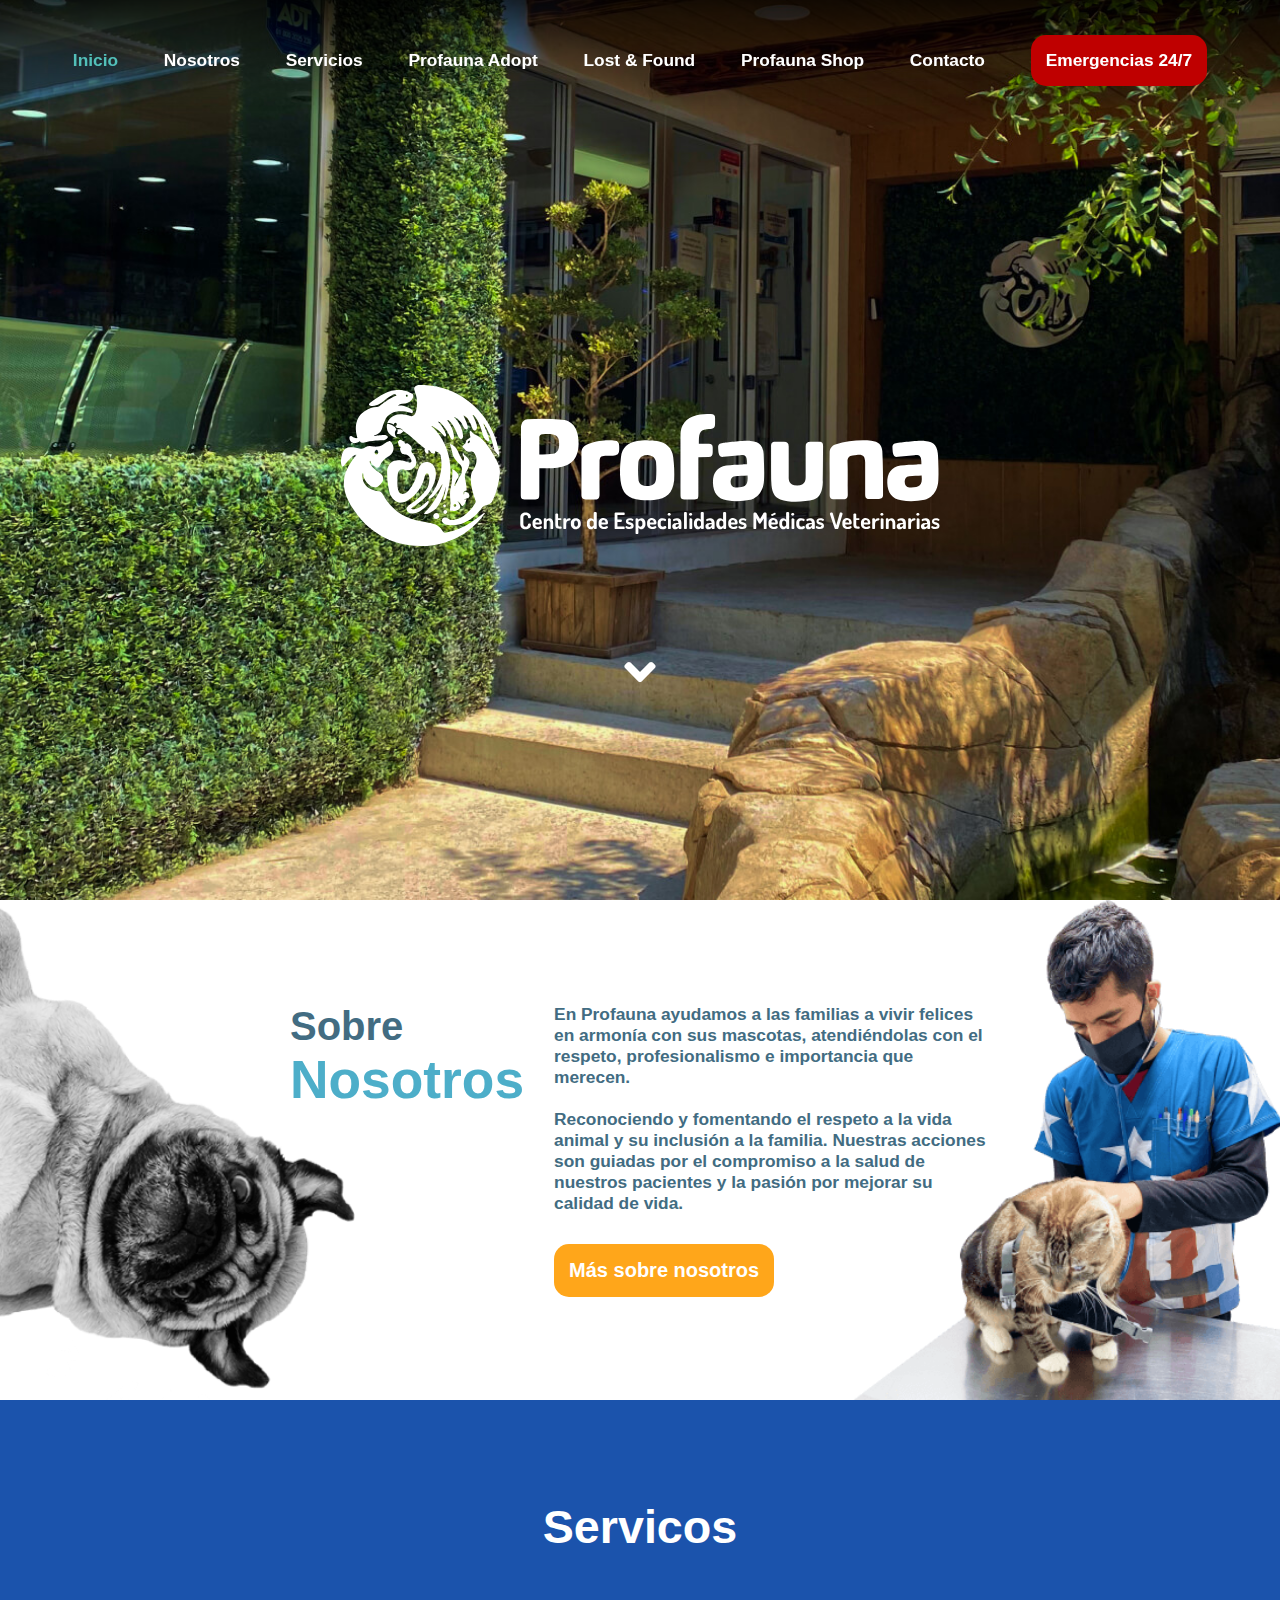
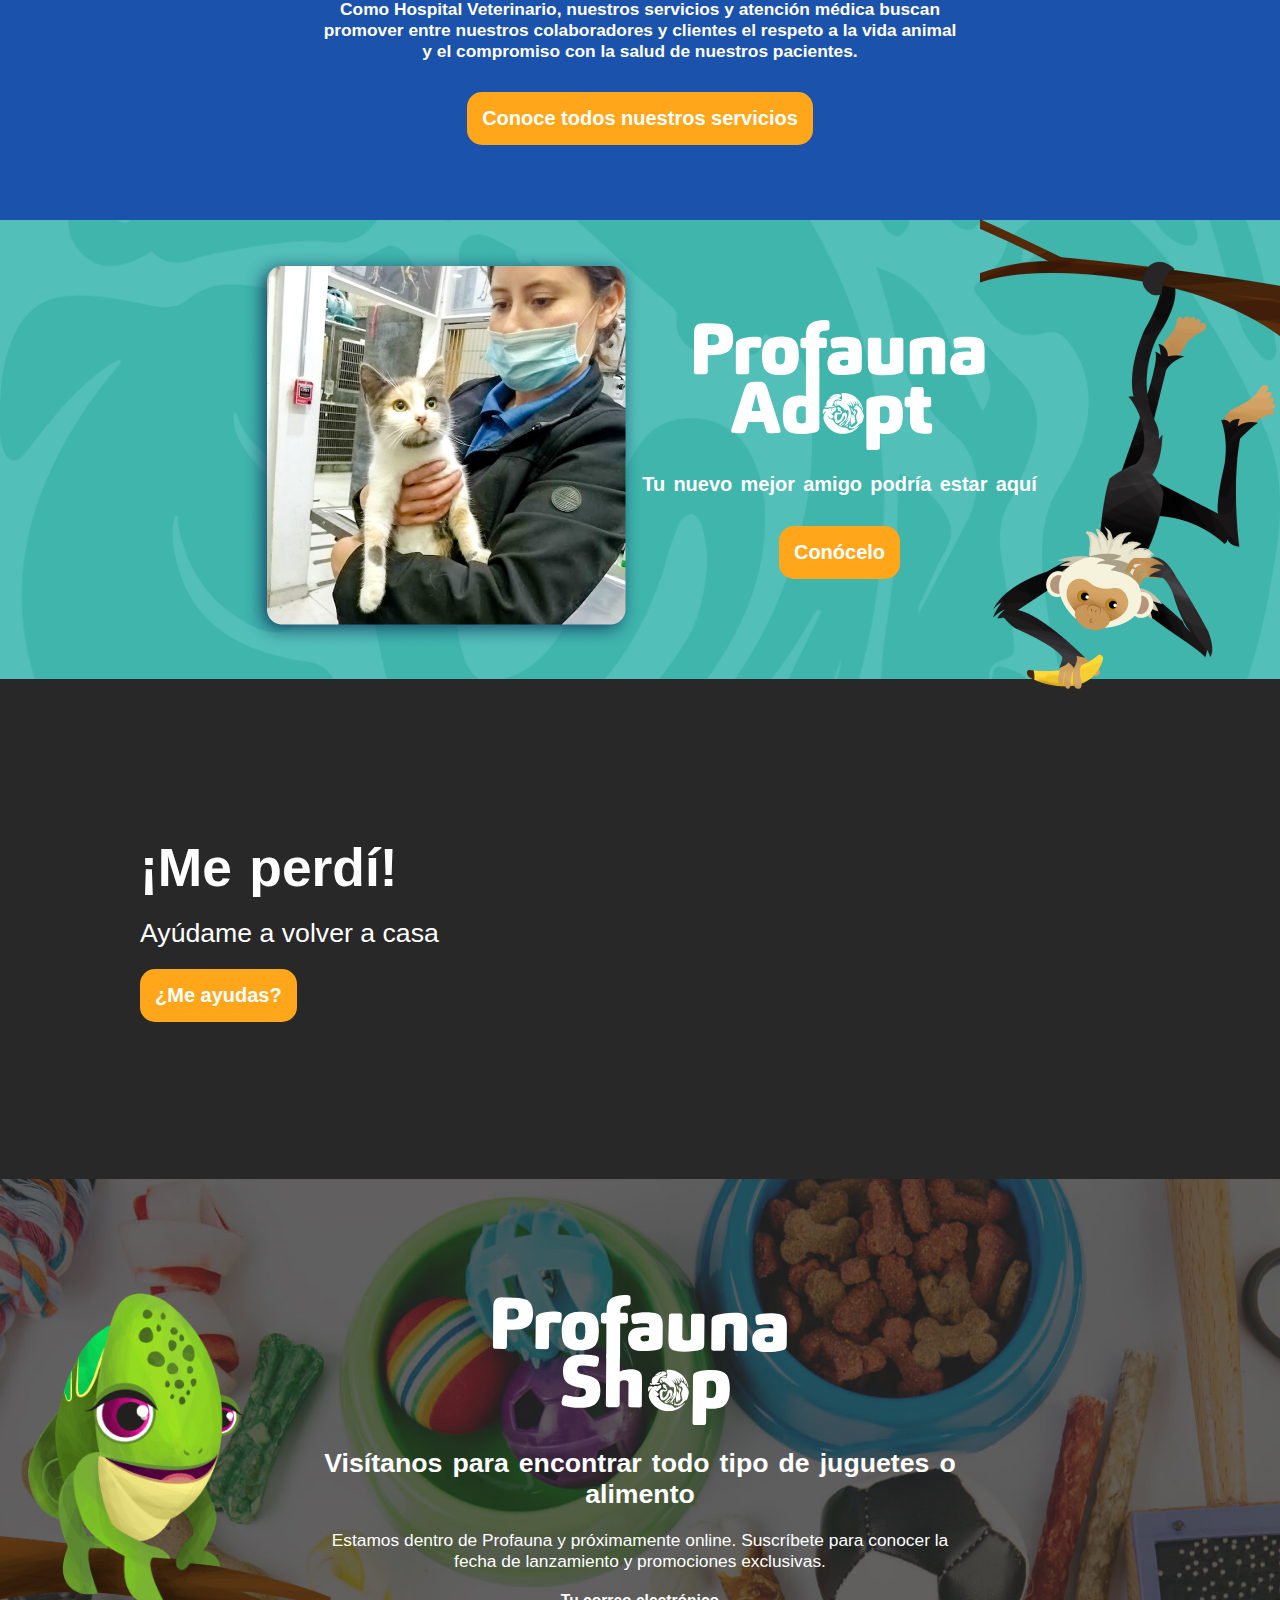
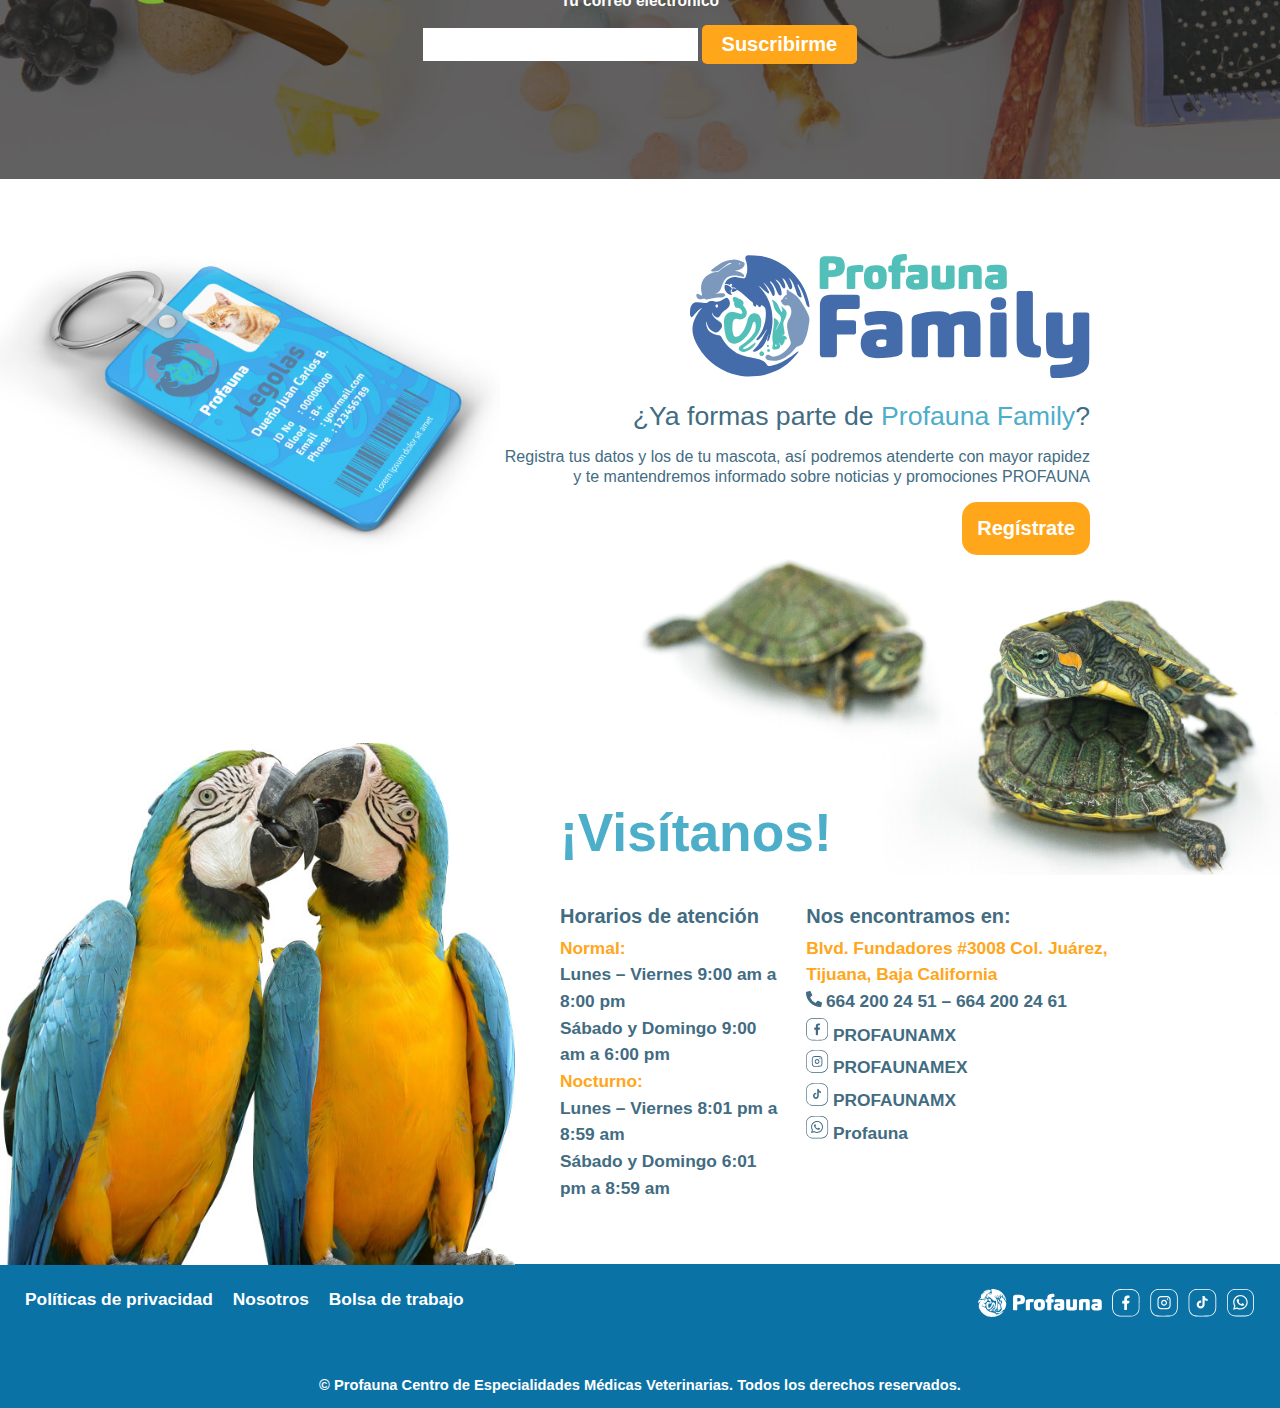
==== pages/index.html @ 26a0b57c "Backup 9/4/23" ====
<!DOCTYPE html>
<html lang="en">
  <head>
    <meta charset="UTF-8" />
    <meta http-equiv="X-UA-Compatible" content="IE=edge" />
    <meta name="viewport" content="width=device-width, initial-scale=1.0" />
    <link rel="icon" href="../assets/imgs/logo.webp" />
    <link rel="stylesheet" href="../styles/global.css" />
    <link rel="stylesheet" href="../styles/index.css" />
    <script src="../js/index.js" defer></script>
    <title>Profauna Hospital Veterinario en Tijuana</title>
  </head>
  <body>
    <header>
      <nav>
        <ul class="nav">
          <li>
            <a href="./index.html" class="selected">Inicio</a>
          </li>
          <li>
            <a href="./nosotros.html" class="noselected">Nosotros</a>
          </li>
          <li>
            <a href="./servicios.html" class="noselected">Servicios</a>
          </li>
          <li>
            <a href="./profauna-adopt.html" class="noselected">
              Profauna Adopt
            </a>
          </li>
          <li>
            <a href="./lost-and-found.html" class="noselected">Lost & Found</a>
          </li>
          <li>
            <a href="./profauna-shop.html" class="noselected">Profauna Shop</a>
          </li>
          <li>
            <a href="./contacto.html" class="noselected">Contacto</a>
          </li>
          <li>
            <button id="btn_emergency">Emergencias 24/7</button>
          </li>
        </ul>
      </nav>
    </header>
    <main id="container">
      <section id="sect_top" class="img_fixed">
        <div class="div_logo">
          <img src="../assets/svg/logo-horizontal-1.svg" alt="Profauna logo" />
        </div>
        <div class="div_arrow">
          <img
            id="down_arrow"
            src="../assets/svg/FaChevronDown.svg"
            alt="Flecha"
          />
        </div>
      </section>
      <section id="sect_us">
        <div class="cont">
          <div class="about">
            <div class="title">
              <p>
                <span>Sobre</span>
                <br />
                <span>Nosotros</span>
              </p>
              <br />
            </div>
            <div class="body">
              <p>
                En Profauna ayudamos a las familias a vivir felices en armonía
                con sus mascotas, atendiéndolas con el respeto, profesionalismo
                e importancia que merecen.
              </p>
              <br />
              <p>
                Reconociendo y fomentando el respeto a la vida animal y su
                inclusión a la familia. Nuestras acciones son guiadas por el
                compromiso a la salud de nuestros pacientes y la pasión por
                mejorar su calidad de vida.
              </p>
              <button>Más sobre nosotros</button>
            </div>
          </div>
        </div>
      </section>
      <section id="sect_services" class="img_fixed">
        <h2>Servicos</h2>
        <div class="div_p">
          <p>
            Como Hospital Veterinario, nuestros servicios y atención médica
            buscan promover entre nuestros colaboradores y clientes el respeto a
            la vida animal y el compromiso con la salud de nuestros pacientes.
          </p>
        </div>
        <button>Conoce todos nuestros servicios</button>
      </section>
      <section id="sect_adopt">
        <div class="cont">
          <div class="left">
            <img
              src="../assets/imgs/adopt-img.png"
              alt="Médico Veterinario Zootécnico"
            />
            <div>
              <img
                src="../assets/svg/logo-profaunaadopt.svg"
                alt="Profauna Adopt"
              />
              <h2>Tu nuevo mejor amigo podría estar aquí</h2>
              <button>Conócelo</button>
            </div>
          </div>
          <div class="right">
            <img src="../assets/imgs/img-adopt.png" alt="Pancho" />
          </div>
        </div>
      </section>
      <section id="sect_lost" class="img_fixed">
        <div>
          <h2>¡Me perdí!</h2>
          <p>Ayúdame a volver a casa</p>
          <button>¿Me ayudas?</button>
        </div>
      </section>
      <section id="sect_shop">
        <div class="div_img">
          <img src="../assets/imgs/img-aurashop.png" alt="Aura" />
        </div>
        <div class="cont">
          <img src="../assets/svg/logo-profaunashop.svg" alt="Profauna Shop" />
          <h2>Visítanos para encontrar todo tipo de juguetes o alimento</h2>
          <p>
            Estamos dentro de Profauna y próximamente online. Suscríbete para
            conocer la fecha de lanzamiento y promociones exclusivas.
          </p>
          <form class="form">
            <h3>Tu correo electrónico</h3>
            <label>
              <input type="email" />
              <button type="submit">Suscribirme</button>
            </label>
          </form>
        </div>
      </section>
      <section id="sect_family">
        <div class="div_placa">
          <img
            src="../assets/imgs/img-profaunafamilyhome.jpg"
            alt="Placa de Legolas"
          />
        </div>
        <div class="div_cont">
          <img
            src="../assets/svg/logo-profaunafamily.svg"
            alt="Profauna Family"
          />
          <p class="title">¿Ya formas parte de <span>Profauna Family</span>?</p>
          <p class="body">
            Registra tus datos y los de tu mascota, así podremos atenderte con
            mayor rapidez y te mantendremos informado sobre noticias y
            promociones PROFAUNA
          </p>
          <button>Regístrate</button>
        </div>
      </section>
      <section id="sect_tortugas">
        <img src="../assets/imgs/bg_visitanoshome.jpg" alt="Tortugas" />
      </section>
      <section id="sect_visit">
        <div class="div_pericos">
          <img src="../assets/imgs/img-visitanoshome.jpg" alt="Pericos" />
        </div>
        <div class="cont">
          <h2>¡Visítanos!</h2>
          <div>
            <div>
              <h3>Horarios de atención</h3>
              <div>
                <h4>Normal:</h4>
                <p>Lunes – Viernes 9:00 am a 8:00 pm</p>
                <p>Sábado y Domingo 9:00 am a 6:00 pm</p>
              </div>
              <div>
                <h4>Nocturno:</h4>
                <p>Lunes – Viernes 8:01 pm a 8:59 am</p>
                <p>Sábado y Domingo 6:01 pm a 8:59 am</p>
              </div>
            </div>
            <div>
              <h3>Nos encontramos en:</h3>
              <p>
                Blvd. Fundadores #3008 Col. Juárez, Tijuana, Baja California
              </p>
              <div>
                <div>
                  <img src="../assets/svg/FaPhoneAlt.svg" alt="Teléfono" />
                  <span>664 200 24 51 – 664 200 24 61</span>
                </div>
                <div>
                  <img src="../assets/svg/icon-fb.svg" alt="Facebook" />
                  <span>PROFAUNAMX</span>
                </div>
                <div>
                  <img src="../assets/svg/icon-ig.svg" alt="Instagram" />
                  <span>PROFAUNAMEX</span>
                </div>
                <div>
                  <img src="../assets/svg/icon-tiktok.svg" alt="Tiktok" />
                  <span>PROFAUNAMX</span>
                </div>
                <div>
                  <img src="../assets/svg/icon-whats.svg" alt="WhatsApp" />
                  <span>Profauna</span>
                </div>
              </div>
            </div>
          </div>
        </div>
      </section>
    </main>
    <footer>
      <div class="ft_top">
        <div>
          <ul>
            <li>
              <a
                href="https://profauna.com.mx/en/privacy-policy/"
                target="_blank"
                >Políticas de privacidad</a
              >
            </li>
            <li>
              <a href="https://profauna.com.mx/nosotros/" target="_blank"
                >Nosotros</a
              >
            </li>
            <li>
              <a
                href="https://profauna.com.mx/bolsa-de-trabajo/"
                target="_blank"
                >Bolsa de trabajo</a
              >
            </li>
          </ul>
        </div>
        <div class="div_media">
          <a href="https://profauna.com.mx/" target="_blank">
            <img src="../assets/svg/logo-blanco-clean.svg" alt="Profauna" />
          </a>
          <a href="https://www.facebook.com/profaunamx/" target="_blank">
            <img src="../assets/svg/icon-fb-white.svg" alt="Facebook" />
          </a>
          <a href="https://www.instagram.com/profaunamex/" target="_blank">
            <img src="../assets/svg/icon-ig-white.svg" alt="Instagram" />
          </a>
          <a href="https://www.tiktok.com/@profaunamx" target="_blank">
            <img src="../assets/svg/icon-tiktok-white.svg" alt="Tiktok" />
          </a>
          <a
            href="https://api.whatsapp.com/send?phone=+5216631187154&text=Deseo%20ponerme%20en%20contacto%20con%20ustedes."
            target="_blank"
          >
            <img src="../assets/svg/icon-whats-white.svg" alt="WhatsApp" />
          </a>
        </div>
      </div>
      <div class="ft_btm">
        <p>
          © Profauna Centro de Especialidades Médicas Veterinarias. Todos los
          derechos reservados.
        </p>
      </div>
    </footer>
  </body>
</html>
---- styles/global.css ----
:root {
  --indigo: #16609c;
  --light-blue: #c3dfe9;
  --blue: #426c82;
  --green: #52bfb9;
  --breen: #4daec9;
  --yellow: #ffa61a;
}

@font-face {
  font-family: "CarnasW03-Black";
  src: url("../assets/CarnasW03_Black.ttf");
  font-display: swap;
}

* {
  margin: 0;
  padding: 0;
  box-sizing: border-box;
  outline: none;
  font-family: "Montserrat", sans-serif;
}

html,
body {
  font-size: 10pt;
  font-weight: 100;
}

h2 {
  word-spacing: 0.2rem;
  font-weight: 800;
}

img {
  user-select: none;
  -webkit-user-drag: none;
}

button {
  padding: 15px;
  color: #fff;
  font-size: 1.5rem;
  font-weight: bold;
  border-radius: 15px;
  border: none;
  cursor: pointer;
  white-space: nowrap;
  transition: 300ms;
}

header {
  width: 100%;
  position: fixed;
  top: 0;
  background-image: linear-gradient(rgba(0, 0, 0, 0.8), transparent);
  z-index: 9;
}

a {
  text-decoration: none;
  color: #fff;
}

input[type="text"],
input[type="email"],
textarea {
  border: none;
  padding: 5px;
  font-size: 1.5rem;
}

.img_fixed {
  background-size: cover;
  background-position: center;
  background-repeat: no-repeat;
  background-attachment: fixed;
}

nav {
  width: 100%;
  display: flex;
  justify-content: center;
}

.nav {
  margin-top: 25px;
  width: calc(100% - 100px);
  display: flex;
  justify-content: space-around;
  align-items: center;
}

.nav li,
#btn_emergency {
  font-size: 1.3rem;
  font-weight: 800;
  list-style: none;
  cursor: pointer;
}

.nav li {
  margin: 10px 0 25px 0;
}

.nav li a {
  transition: 300ms;
}

.nav li a:hover,
#btn_emergency:hover {
  color: var(--green);
}

#btn_emergency {
  background-color: #bf0000;
}

.selected {
  color: var(--green);
}

.noselected {
  color: white;
}

footer {
  background-color: #0a72a5;
  font-weight: bold;
}

.ft_top {
  padding: 25px;
  margin-bottom: 25px;
  display: flex;
  justify-content: space-between;
}

.ft_top ul {
  display: flex;
  cursor: pointer;
  gap: 20px;
}

.ft_top li {
  color: #fff;
  font-size: 1.3rem;
  list-style: none;
  border-bottom: 2px solid transparent;
  transition: 100ms;
}

.ft_top li:hover {
  border-bottom: 2px solid var(--breen);
}

.ft_top img {
  height: 35px;
  padding-bottom: 5px;
  border-bottom: 2px solid transparent;
  transition: 100ms;
}

.ft_top img:hover {
  border-bottom: 2px solid var(--breen);
}

.div_media {
  display: flex;
  justify-content: center;
  gap: 10px;
}

.ft_btm {
  text-align: center;
  padding-bottom: 15px;
  font-size: 1.1rem;
  color: #fff;
}

@media (max-width: 900px) {
  nav {
    display: none;
  }
}

@media (max-width: 800px) {
  .ft_top {
    flex-wrap: wrap;
    flex-direction: column-reverse;
  }

  .ft_top ul {
    justify-content: center;
    flex-wrap: wrap;
  }
}
---- styles/index.css ----
#sect_top {
  width: 100%;
  height: 100vh;
  background-color: #aa9b39;
  background-image: url("../assets/imgs/bg_firstfold.jpg");
}

#sect_top > .div_logo {
  padding-top: 30%;
  width: 100%;
  display: flex;
  justify-content: center;
}

#sect_top > .div_logo > img {
  width: 600px;
}

#sect_top > .div_arrow {
  margin-top: 100px;
  width: 100%;
  text-align: center;
}

#down_arrow {
  height: 50px;
  animation: anim_arrow 2s infinite linear;
  cursor: pointer;
}

#sect_us {
  background-image: url("../assets/imgs/img-nosotroshome-left.png");
  background-position: left;
}

#sect_us > .cont {
  height: 500px;
  background-image: url("../assets/imgs/img-nosotroshome-right.png");
  background-position: 105%;
}

#sect_us,
#sect_us > .cont {
  background-repeat: no-repeat;
  background-size: contain;
}

#sect_us > .cont,
#sect_us > .cont > .about {
  display: flex;
  justify-content: center;
  align-items: center;
}

#sect_us > .cont > .about {
  align-items: self-start;
  max-width: 700px;
  gap: 30px;
}

#sect_us > .cont > .about > .title {
  font-weight: 900;
}

#sect_us > .cont > .about > .title span:first-of-type {
  color: var(--blue);
  font-size: 3rem;
}

#sect_us > .cont > .about > .title span:last-of-type {
  color: var(--breen);
  font-size: 4rem;
}

#sect_us > .cont > .about > .body {
  color: var(--blue);
  font-size: 1.3rem;
  font-weight: bold;
}

#sect_us > .cont > .about > .body > button {
  margin-top: 30px;
  background-color: var(--yellow);
}

#sect_us > .cont > .about > .body > button:hover {
  background-color: var(--breen);
}

#sect_services {
  padding: 100px 0 75px;
  text-align: center;
  background-color: #1b53ac;
  background-image: url("../assets/imgs/bg_servicioshome.jpg");
}

#sect_services > h2 {
  color: #fff;
  font-size: 3.5rem;
}

#sect_services > .div_p {
  display: flex;
  justify-content: center;
}

#sect_services > .div_p > p {
  max-width: 50%;
  color: #fff;
  font-size: 1.3rem;
  font-weight: bold;
  margin: 45px 0 30px;
}

#sect_services > button {
  background-color: var(--yellow);
}

#sect_services > button:hover {
  background-color: var(--breen);
}

#sect_adopt {
  display: block;
  overflow-x: hidden;
  background-color: var(--green);
  background-image: url("../assets/imgs/bg_simbolo_verde.png");
  background-size: cover;
  background-position: center;
  background-repeat: no-repeat;
}

#sect_adopt > .cont {
  display: flex;
  justify-content: center;
  align-items: center;
}

#sect_adopt > .cont > .left {
  display: flex;
  justify-content: space-around;
  align-items: center;
  padding: 30px 0;
  z-index: 3;
}

#sect_adopt > .cont > .left > div {
  text-align: center;
}

#sect_adopt > .cont > .left > div > h2 {
  color: #fff;
  margin: 20px 0 30px;
}

#sect_adopt > .cont > .left > div > button {
  background-color: var(--yellow);
}

#sect_adopt > .cont > .left > div > button:hover {
  background-color: var(--breen);
}

#sect_adopt > .cont > .right {
  position: absolute;
  right: 0;
}

#sect_lost {
  height: 500px;
  display: flex;
  justify-content: center;
  align-items: center;
  background-color: #282828;
  background-image: url("../assets/imgs/bg_lostfoundhome.jpg");
  display: flex;
  align-items: center;
}

#sect_lost div {
  width: 1000px;
  color: #fff;
}

#sect_lost h2 {
  font-size: 4rem;
}

#sect_lost p {
  margin: 20px 0;
  font-size: 2rem;
}

#sect_lost button {
  background-color: var(--yellow);
}

#sect_lost button:hover {
  background-color: var(--breen);
}

#sect_shop {
  display: flex;
  justify-content: center;
  align-items: center;
  height: 600px;
  background-image: url("../assets/imgs/bg_shophome.jpg");
  background-size: cover;
  background-repeat: no-repeat;
}

#sect_shop > .div_img > img {
  height: 400px;
  transform: translateY(-50%);
  position: absolute;
  left: 0;
}

#sect_shop > .cont {
  padding: 20px;
  width: 700px;
  color: #fff;
  text-align: center;
  z-index: 3;
}

#sect_shop > .cont > h2 {
  margin: 20px 0;
  font-size: 2rem;
}

#sect_shop > .cont > p {
  margin: 20px 0;
  font-size: 1.3rem;
}

#sect_shop > .cont > .form h3 {
  margin-bottom: 15px;
}

#sect_shop > .cont > .form button {
  padding: 8px 20px;
  background-color: var(--yellow);
  border-radius: 5px;
}

#sect_shop > .cont > .form button:hover {
  background-color: var(--breen);
}

#sect_family {
  display: flex;
}

#sect_family > div {
  max-width: calc(50% - 50px);
  margin-top: 75px;
  text-align: end;
}

#sect_family > .div_placa > img {
  width: 100%;
  max-width: 500px;
}

#sect_family > .div_cont img {
  width: 100%;
  max-width: 400px;
}

#sect_family .title {
  margin-top: 20px;
  font-size: 2rem;
  color: var(--blue);
}

#sect_family .title span {
  color: var(--breen);
}

#sect_family .body {
  margin: 15px 0;
  color: var(--blue);
  font-size: 1.2rem;
  line-height: 1.5rem;
}

#sect_family button {
  background-color: var(--yellow);
}

#sect_family button:hover {
  background-color: var(--breen);
}

#sect_tortugas {
  position: absolute;
  right: 0;
}

#sect_visit {
  margin-top: 180px;
  display: flex;
  align-items: center;
  gap: 30px;
}

#sect_visit > .div_pericos img {
  width: 100%;
  max-width: 515px;
  transform: translateY(4px);
}

#sect_visit > .cont {
  padding-left: 15px;
  z-index: 3;
}

#sect_visit > .cont h2 {
  color: var(--breen);
  font-size: 4rem;
  margin-bottom: 40px;
}

#sect_visit > .cont > div {
  max-width: 600px;
  display: flex;
  gap: 25px;
  line-height: 2rem;
}

#sect_visit > .cont h3 {
  color: var(--blue);
  font-size: 1.5rem;
  font-weight: bold;
  margin-bottom: 5px;
}

#sect_visit > .cont h4,
#sect_visit > .cont p,
#sect_visit > .cont > div > div:last-of-type p,
#sect_visit > .cont span {
  font-size: 1.3rem;
  font-weight: bold;
}

#sect_visit > .cont h4 {
  color: var(--yellow);
}

#sect_visit > .cont p {
  color: var(--blue);
}

#sect_visit > .cont > div > div:last-of-type p {
  color: var(--yellow);
}

#sect_visit > .cont span {
  color: var(--blue);
}

@keyframes anim_arrow {
  0% {
    transform: translateY(0);
  }
  20% {
    transform: translateY(-75%);
  }
  30% {
    transform: translateY(0);
  }
  40% {
    transform: translateY(-50%);
  }
  50% {
    transform: translateY(0);
  }
  60% {
    transform: translateY(-25%);
  }
  67% {
    transform: translateY(0);
  }
}

@media (max-width: 1200px) {
  #sect_us > .cont {
    background-position: 120%;
  }

  #sect_us > .cont > .about > .title span:first-of-type {
    font-size: 2rem;
  }

  #sect_us > .cont > .about > .title span:last-of-type {
    font-size: 3rem;
  }

  #sect_lost div {
    width: 800px;
  }
}

@media (max-width: 1000px) {
  #sect_us {
    background-image: none;
  }

  #sect_us > .cont {
    justify-content: left;
    padding-left: 25px;
  }

  #sect_us > .cont > .about {
    display: inline;
    max-width: 500px;
  }
}

@media (max-width: 990px) {
  #sect_tortugas {
    display: none;
  }

  #sect_visit {
    flex-wrap: wrap;
    flex-direction: column-reverse;
  }
}

@media (max-width: 800px) {
  #sect_top > .div_logo > img {
    width: 500px;
  }

  #sect_us > .cont > .about {
    max-width: 300px;
  }

  #sect_adopt > .cont > .left {
    display: inline;
  }

  #sect_lost div {
    width: 600px;
  }

  #sect_shop > .div_img > img {
    height: 300px;
    transform: translateY(-100%);
  }

  #sect_family {
    flex-wrap: wrap;
    flex-direction: column-reverse;
  }

  #sect_family > div {
    max-width: none;
    text-align: center;
  }
}

@media (max-width: 650px) {
  #sect_us > .cont {
    justify-content: center;
    background-image: none;
  }

  #sect_us > .cont > .about {
    text-align: center;
  }

  #sect_adopt > .cont > .right {
    display: none;
  }

  #sect_lost div {
    width: 300px;
  }

  #sect_shop > .div_img > img {
    height: 200px;
    transform: translateY(-150%);
  }
}

@media (max-width: 500px) {
  #sect_top > .div_logo > img {
    width: 400px;
  }

  #down_arrow {
    height: 30px;
  }
}
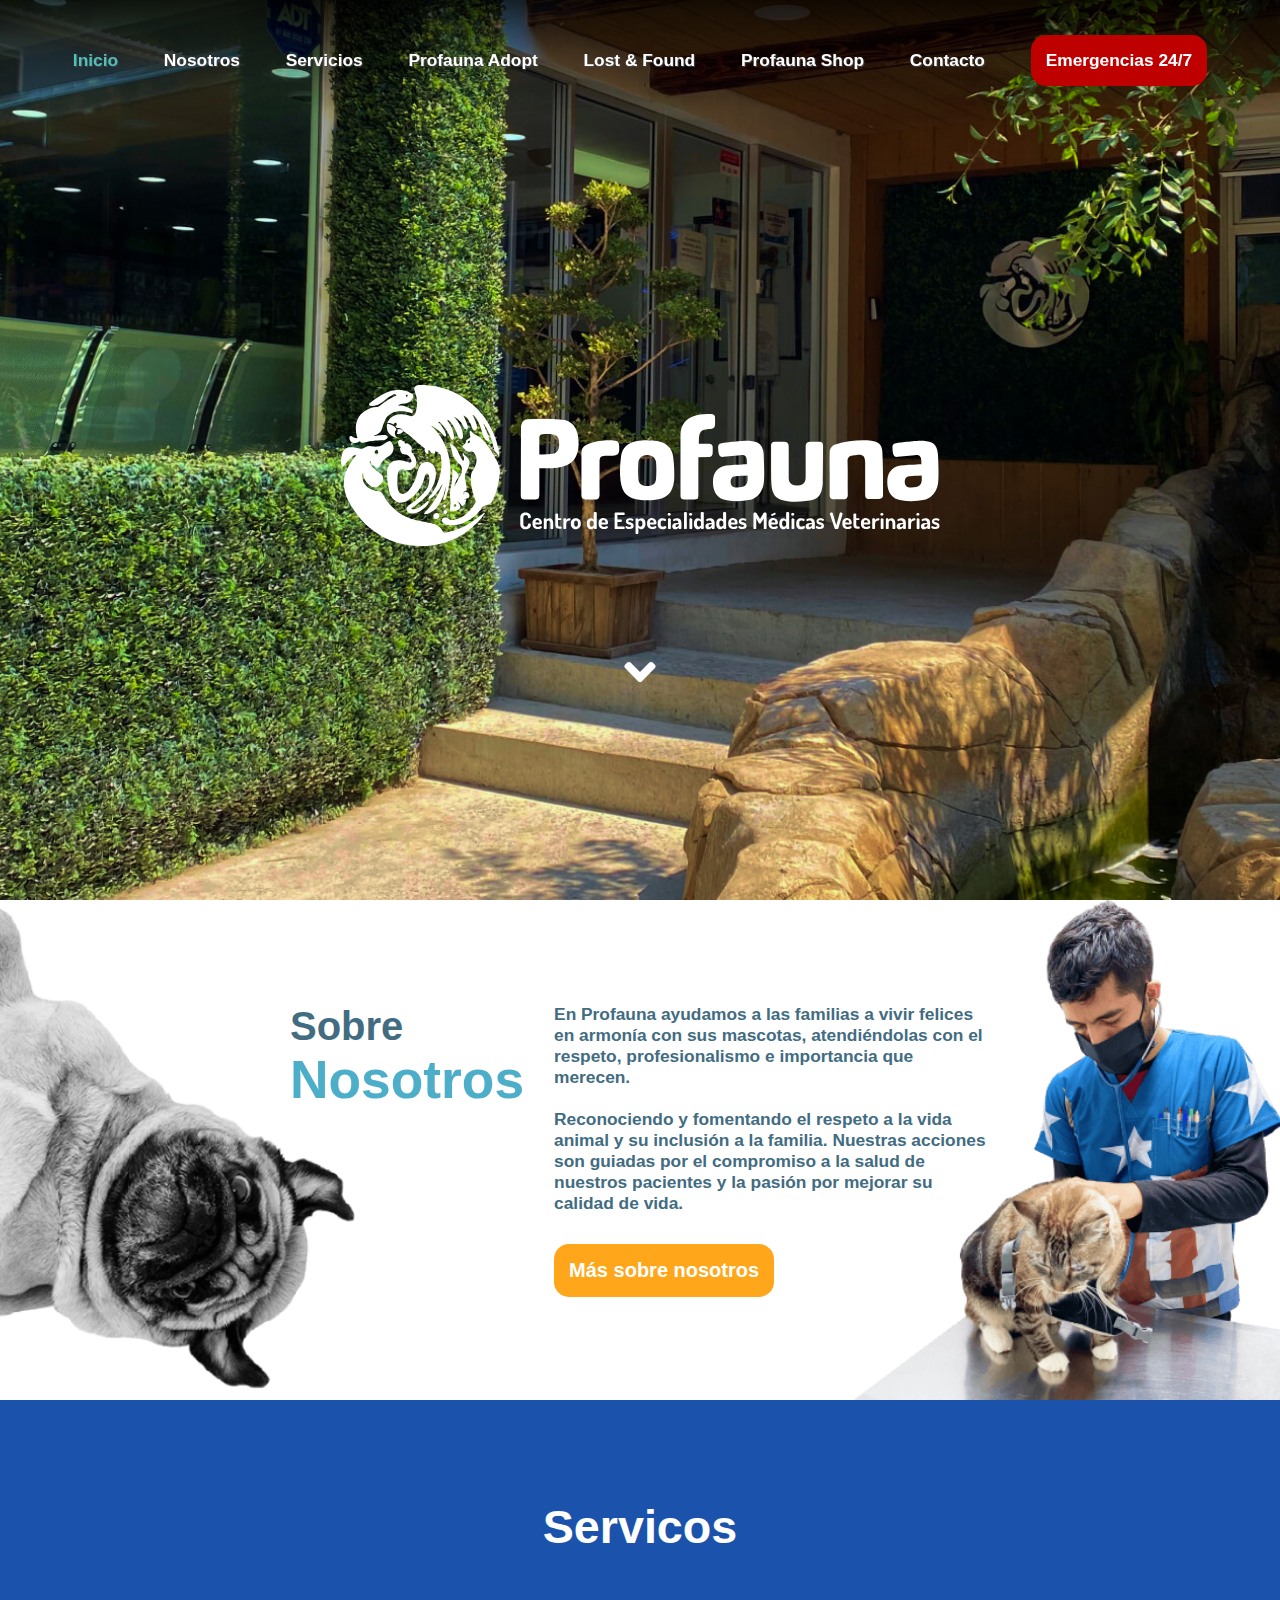
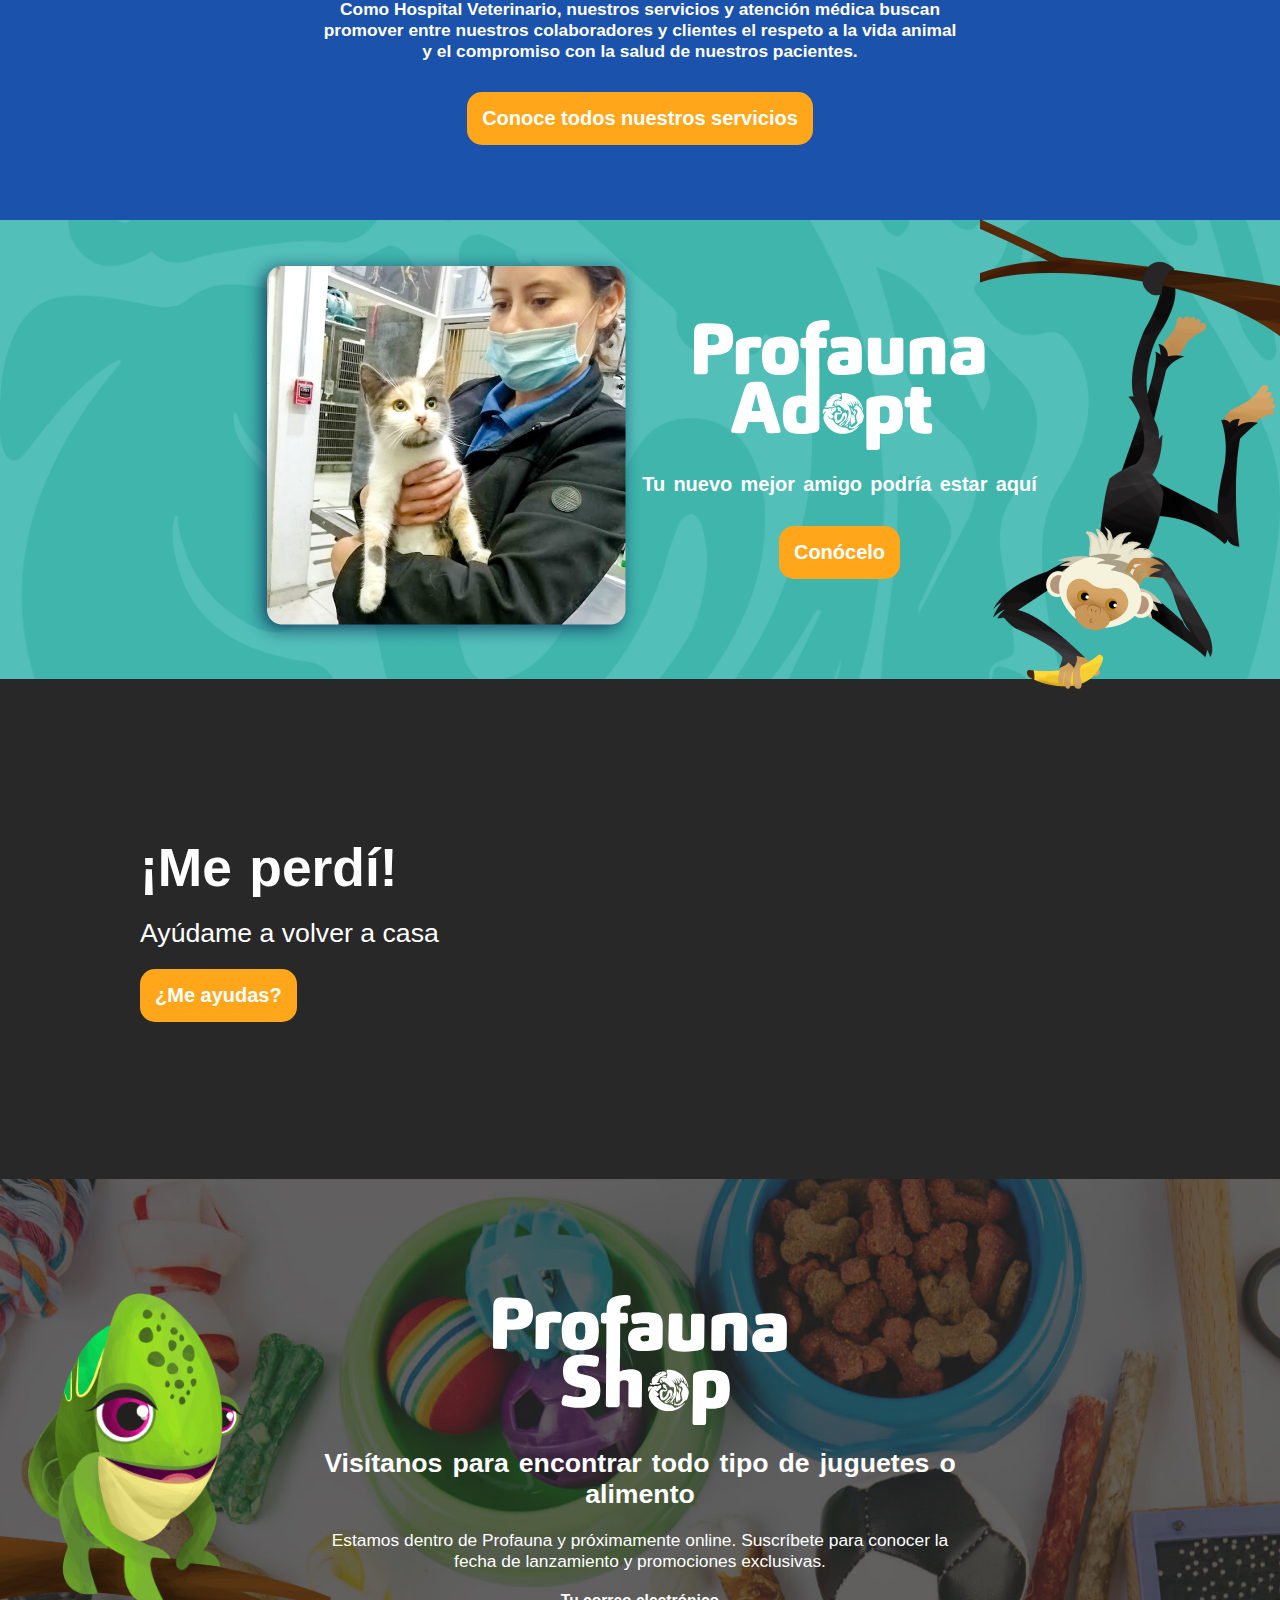
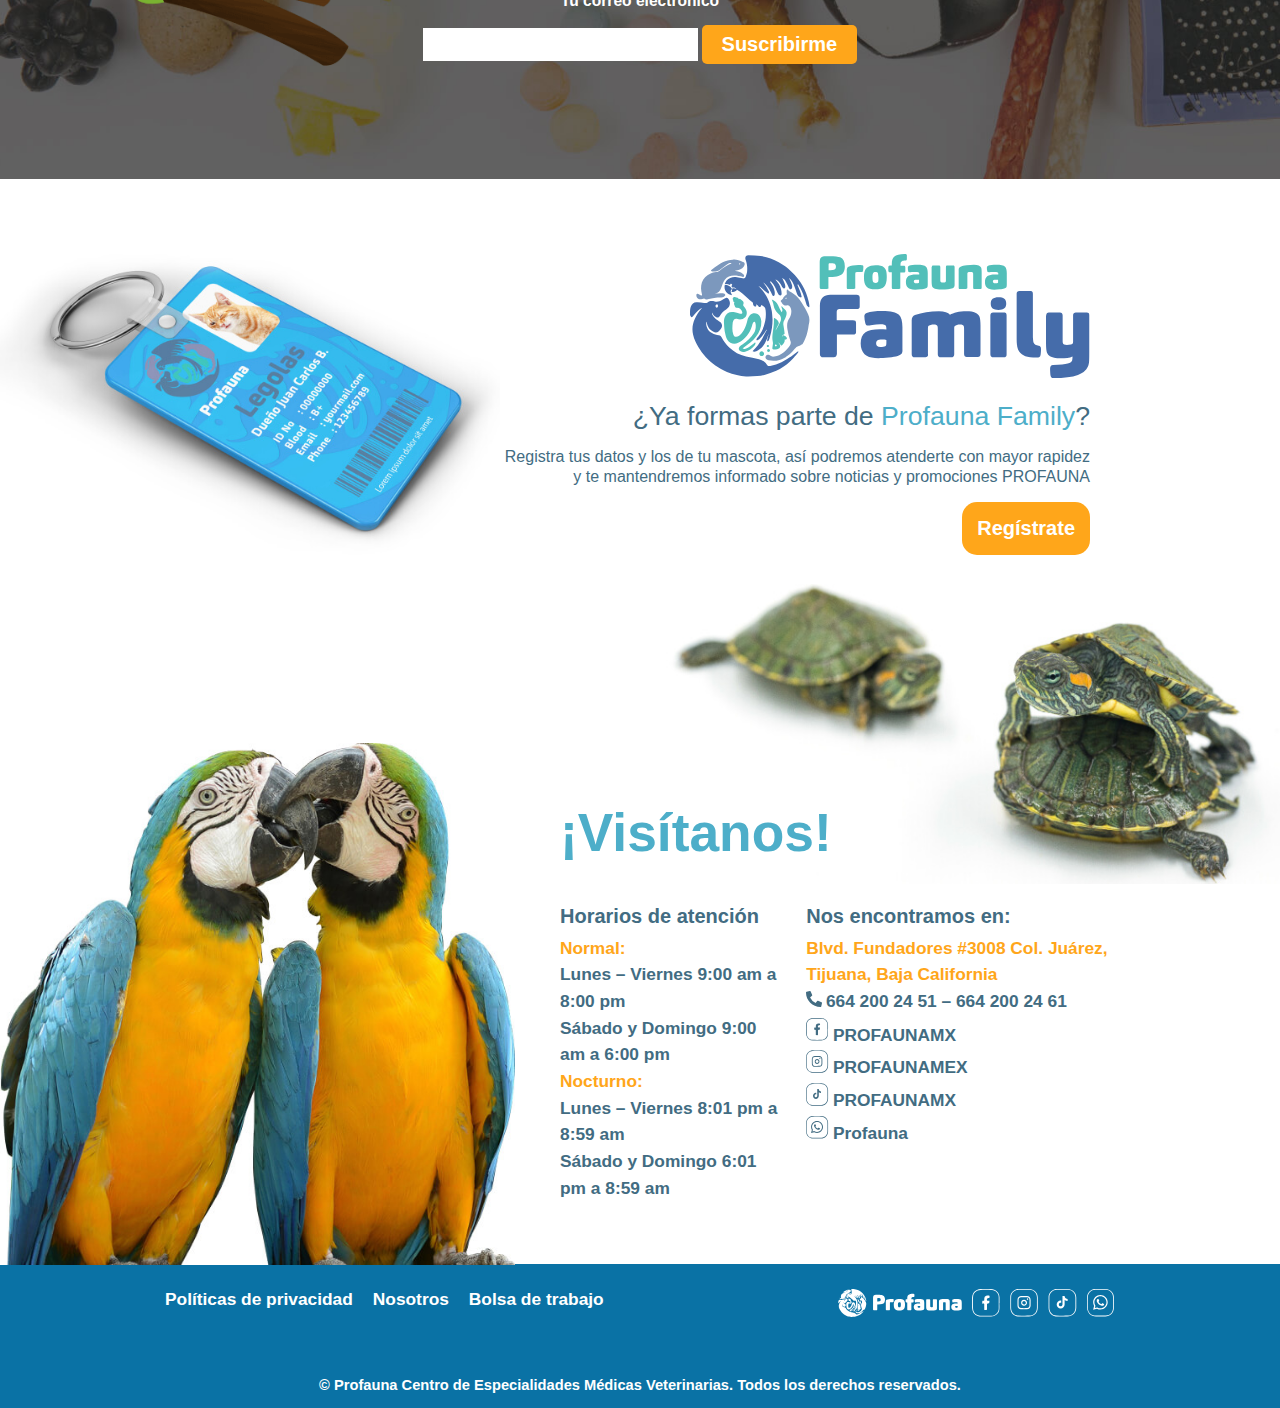
==== commit 8226991e: "Backup 9/6/23" ====
--- a/pages/index.html
+++ b/pages/index.html
@@ -7,13 +7,14 @@
     <link rel="icon" href="../assets/imgs/logo.webp" />
     <link rel="stylesheet" href="../styles/global.css" />
     <link rel="stylesheet" href="../styles/index.css" />
-    <script src="../js/index.js" defer></script>
+    <script type="text/javascript" src="../js/index.js" defer></script>
+    <script type="text/javascript" src="../js/header.js" defer></script>
     <title>Profauna Hospital Veterinario en Tijuana</title>
   </head>
   <body>
-    <header>
+    <header id="header">
       <nav>
-        <ul class="nav">
+        <ul class="nav_list">
           <li>
             <a href="./index.html" class="selected">Inicio</a>
           </li>
@@ -80,7 +81,9 @@
                 compromiso a la salud de nuestros pacientes y la pasión por
                 mejorar su calidad de vida.
               </p>
-              <button>Más sobre nosotros</button>
+              <button onclick="goTo('nosotros.html')">
+                Más sobre nosotros
+              </button>
             </div>
           </div>
         </div>
@@ -94,7 +97,9 @@
             la vida animal y el compromiso con la salud de nuestros pacientes.
           </p>
         </div>
-        <button>Conoce todos nuestros servicios</button>
+        <button onclick="goTo('servicios.html')">
+          Conoce todos nuestros servicios
+        </button>
       </section>
       <section id="sect_adopt">
         <div class="cont">
@@ -109,7 +114,7 @@
                 alt="Profauna Adopt"
               />
               <h2>Tu nuevo mejor amigo podría estar aquí</h2>
-              <button>Conócelo</button>
+              <button onclick="goTo('profauna-adopt.html')">Conócelo</button>
             </div>
           </div>
           <div class="right">
@@ -121,7 +126,7 @@
         <div>
           <h2>¡Me perdí!</h2>
           <p>Ayúdame a volver a casa</p>
-          <button>¿Me ayudas?</button>
+          <button onclick="goTo('lost-and-found.html')">¿Me ayudas?</button>
         </div>
       </section>
       <section id="sect_shop">
@@ -162,7 +167,7 @@
             mayor rapidez y te mantendremos informado sobre noticias y
             promociones PROFAUNA
           </p>
-          <button>Regístrate</button>
+          <button onclick="openModal()">Regístrate</button>
         </div>
       </section>
       <section id="sect_tortugas">
@@ -219,6 +224,78 @@
           </div>
         </div>
       </section>
+      <div id="modal_register" style="display: none">
+        <div class="back" onclick="closeModal()"></div>
+        <div class="container">
+          <div class="close" onclick="closeModal()">
+            <img src="../assets/svg/GrClose.svg" alt="Cerrar" />
+          </div>
+          <div class="cont">
+            <div class="title">
+              <p class="name">Formulario de registro para Profauna Family</p>
+            </div>
+            <form onsubmit="return false">
+              <div class="single">
+                <label class="name">Nombre del tutor</label>
+                <input type="text" />
+              </div>
+              <div class="double">
+                <div>
+                  <label class="name">Correo</label>
+                  <input type="email" />
+                </div>
+                <div>
+                  <label class="name">Número de teléfono</label>
+                  <input type="number" />
+                </div>
+              </div>
+              <div class="double">
+                <div>
+                  <label class="name">Dirección</label>
+                  <input type="text" />
+                </div>
+                <div>
+                  <label class="name">Nombre del paciente</label>
+                  <input type="text" />
+                </div>
+              </div>
+              <div class="triple">
+                <div class="col1">
+                  <label class="name">Edad del paciente</label>
+                  <input type="number" />
+                </div>
+                <div class="col2">
+                  <label class="name">Especie del paciente</label>
+                  <input type="text" />
+                </div>
+                <div class="col3">
+                  <label class="name">Raza del paciente</label>
+                  <input type="text" />
+                </div>
+              </div>
+              <div>
+                <label class="name">Comentarios adicionales/gustos</label>
+                <input type="text" />
+              </div>
+              <div class="div_pp">
+                <input type="checkbox" id="cb_pp" />
+                <label for="cb_pp">
+                  Aceptar
+                  <a
+                    style="color: var(--yellow)"
+                    href="politicas-privacidad.html"
+                  >
+                    Política de privacidad
+                  </a>
+                </label>
+              </div>
+              <div class="div_submit">
+                <button type="submit" onclick="register()">Enviar</button>
+              </div>
+            </form>
+          </div>
+        </div>
+      </div>
     </main>
     <footer>
       <div class="ft_top">
--- a/styles/global.css
+++ b/styles/global.css
@@ -1,5 +1,6 @@
 :root {
   --indigo: #16609c;
+  --steel: #456caa;
   --light-blue: #c3dfe9;
   --blue: #426c82;
   --green: #52bfb9;
@@ -63,6 +64,7 @@
 }
 
 input[type="text"],
+input[type="number"],
 input[type="email"],
 textarea {
   border: none;
@@ -83,15 +85,16 @@
   justify-content: center;
 }
 
-.nav {
+.nav_list {
   margin-top: 25px;
   width: calc(100% - 100px);
+  max-width: 1200px;
   display: flex;
   justify-content: space-around;
   align-items: center;
 }
 
-.nav li,
+.nav_list li,
 #btn_emergency {
   font-size: 1.3rem;
   font-weight: 800;
@@ -99,15 +102,15 @@
   cursor: pointer;
 }
 
-.nav li {
+.nav_list li {
   margin: 10px 0 25px 0;
 }
 
-.nav li a {
+.nav_list li a {
   transition: 300ms;
 }
 
-.nav li a:hover,
+.nav_list li a:hover,
 #btn_emergency:hover {
   color: var(--green);
 }
@@ -122,14 +125,22 @@
 
 .noselected {
   color: white;
+}
+
+.selected,
+.noselected {
+  text-shadow: 1px 1px 1px #454545;
 }
 
 footer {
   background-color: #0a72a5;
   font-weight: bold;
+  display: grid;
+  justify-items: center;
 }
 
 .ft_top {
+  width: 1200px;
   padding: 25px;
   margin-bottom: 25px;
   display: flex;
@@ -178,14 +189,51 @@
   color: #fff;
 }
 
-@media (max-width: 900px) {
+.show_nav_anim {
+  animation: show_nav_anim 300ms both;
+}
+
+.hide_nav_anim {
+  animation: hide_nav_anim 300ms both;
+}
+
+@keyframes show_nav_anim {
+  0% {
+    transform: translateY(-100%);
+  }
+  100% {
+    transform: translateY(0);
+  }
+}
+
+@keyframes hide_nav_anim {
+  0% {
+    transform: translateY(0);
+  }
+  100% {
+    transform: translateY(-100%);
+  }
+}
+
+@media (max-width: 1300px) {
+  .ft_top {
+    width: 1000px;
+  }
+}
+
+@media (max-width: 1100px) {
+  .ft_top {
+    width: 800px;
+  }
+
   nav {
     display: none;
   }
 }
 
-@media (max-width: 800px) {
+@media (max-width: 900px) {
   .ft_top {
+    width: 100%;
     flex-wrap: wrap;
     flex-direction: column-reverse;
   }
--- a/styles/index.css
+++ b/styles/index.css
@@ -250,6 +250,7 @@
 
 #sect_family {
   display: flex;
+  margin-bottom: 25px;
 }
 
 #sect_family > div {
@@ -296,6 +297,10 @@
 #sect_tortugas {
   position: absolute;
   right: 0;
+}
+
+#sect_tortugas > img {
+  height: 300px;
 }
 
 #sect_visit {
@@ -360,6 +365,127 @@
   color: var(--blue);
 }
 
+#modal_register {
+  height: 100vh;
+  width: 100vw;
+  position: fixed;
+  display: flex;
+  justify-content: center;
+  align-items: center;
+  top: 0;
+  z-index: 9;
+}
+
+#modal_register > .back {
+  height: 100%;
+  width: 100%;
+  position: absolute;
+  background-color: rgba(0, 0, 0, 0.5);
+  z-index: 9;
+}
+
+#modal_register > .container {
+  max-height: calc(100% - 30px);
+  max-width: 800px;
+  color: #fff;
+  position: relative;
+  background-color: var(--steel);
+  background-image: url("../assets/imgs/bg_bottom_servicios-1536x152.png");
+  background-repeat: no-repeat;
+  background-size: 200%;
+  background-position: bottom;
+  border-radius: 5px;
+  animation: show_modal 300ms;
+  z-index: 10;
+}
+
+#modal_register > .container > .close {
+  position: absolute;
+  top: -15px;
+  right: -15px;
+  padding: 15px;
+  background-color: var(--yellow);
+  border-radius: 100%;
+  cursor: pointer;
+  z-index: 11;
+}
+
+#modal_register > .container > .close > img {
+  height: 20px;
+}
+
+#modal_register > .container > .cont {
+  height: fit-content;
+  max-height: calc(100vh - 30px);
+  padding: 25px;
+  padding-bottom: 75px;
+  overflow-y: scroll;
+}
+
+#modal_register > .container > .cont > .title {
+  text-align: center;
+  font-size: 1.5rem;
+  font-weight: 900;
+}
+
+#modal_register > .container > .cont > form > .double,
+#modal_register > .container > .cont > form > .triple {
+  display: grid;
+  grid-gap: 10px;
+}
+
+#modal_register > .container > .cont > form > .double {
+  grid-template-columns: repeat(2, 1fr);
+}
+
+#modal_register > .container > .cont > form > .triple {
+  grid-template-columns: repeat(3, 1fr);
+}
+
+#modal_register > .container > .cont > form > .double input,
+#modal_register > .container > .cont > form > .triple input {
+  width: 100%;
+}
+
+#modal_register > .container > .cont > form > div {
+  margin-top: 25px;
+  font-size: 1.3rem;
+  font-weight: bold;
+}
+
+#modal_register > .container > .cont > form div {
+  display: grid;
+}
+
+#modal_register > .container > .cont > form .name {
+  padding-bottom: 10px;
+}
+
+#modal_register > .container > .cont > form > .div_pp {
+  display: flex;
+  justify-content: center;
+  align-items: center;
+  gap: 5px;
+}
+
+#modal_register > .container > .cont > form > .div_submit {
+  text-align: center;
+  justify-items: center;
+}
+
+#modal_register > .container > .cont > form > .div_submit button {
+  width: fit-content;
+  background-color: var(--yellow);
+}
+
+#modal_register > .container > .cont > form > .div_submit button:hover {
+  background-color: var(--breen);
+}
+
+.close_modal_anim {
+  animation: close_modal 300ms both;
+}
+
 @keyframes anim_arrow {
   0% {
     transform: translateY(0);
@@ -384,6 +510,18 @@
   }
 }
 
+@keyframes show_modal {
+  0% {
+    transform: scale(0);
+  }
+}
+
+@keyframes close_modal {
+  100% {
+    transform: scale(0);
+  }
+}
+
 @media (max-width: 1200px) {
   #sect_us > .cont {
     background-position: 120%;
@@ -402,6 +540,12 @@
   }
 }
 
+@media (max-width: 1150px) {
+  #sect_tortugas > img {
+    height: 225px;
+  }
+}
+
 @media (max-width: 1000px) {
   #sect_us {
     background-image: none;
@@ -459,6 +603,10 @@
   #sect_family > div {
     max-width: none;
     text-align: center;
+  }
+
+  #modal_register > .container {
+    max-width: calc(100% - 30px);
   }
 }
 
@@ -486,6 +634,12 @@
   }
 }
 
+@media (max-width: 600px) {
+  #modal_register > .container > .cont > form > .triple {
+    grid-template-columns: 1fr;
+  }
+}
+
 @media (max-width: 500px) {
   #sect_top > .div_logo > img {
     width: 400px;
@@ -494,4 +648,8 @@
   #down_arrow {
     height: 30px;
   }
-}
+
+  #modal_register > .container > .cont > form > .double {
+    grid-template-columns: 1fr;
+  }
+}
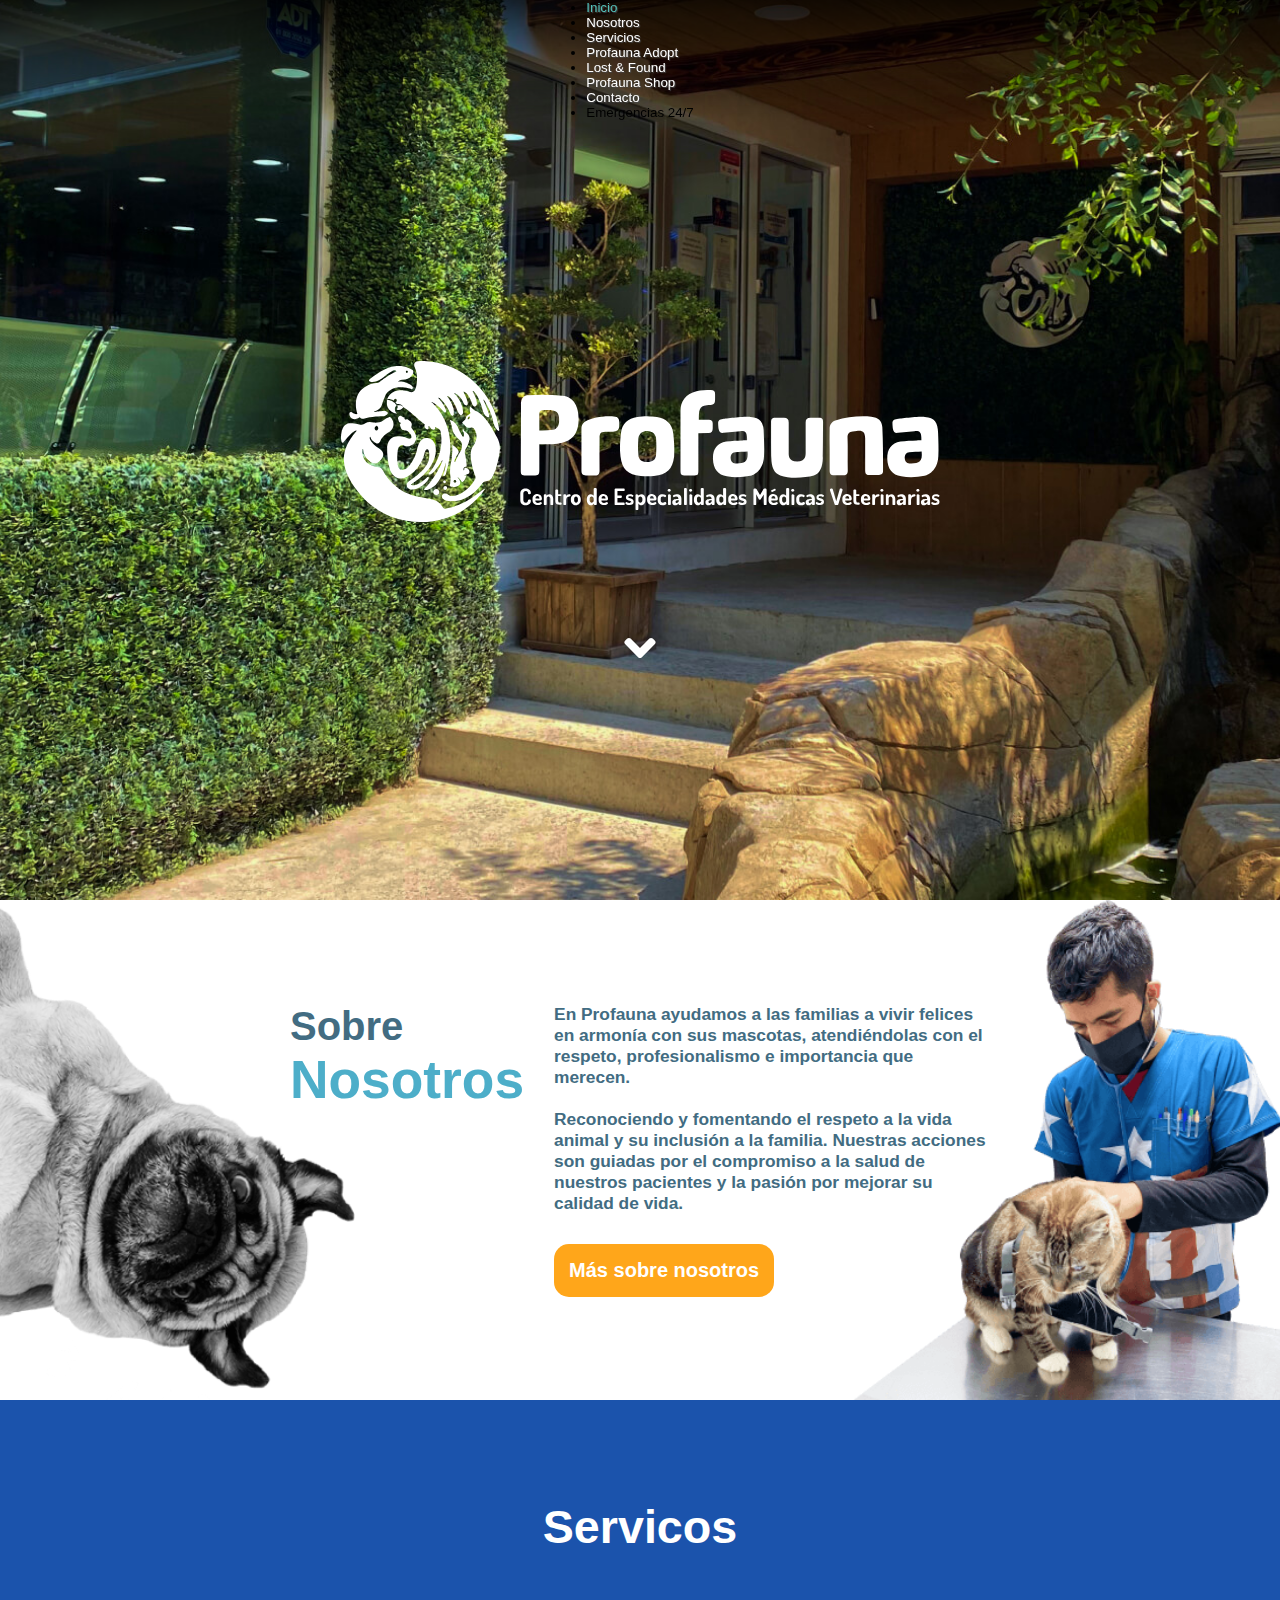
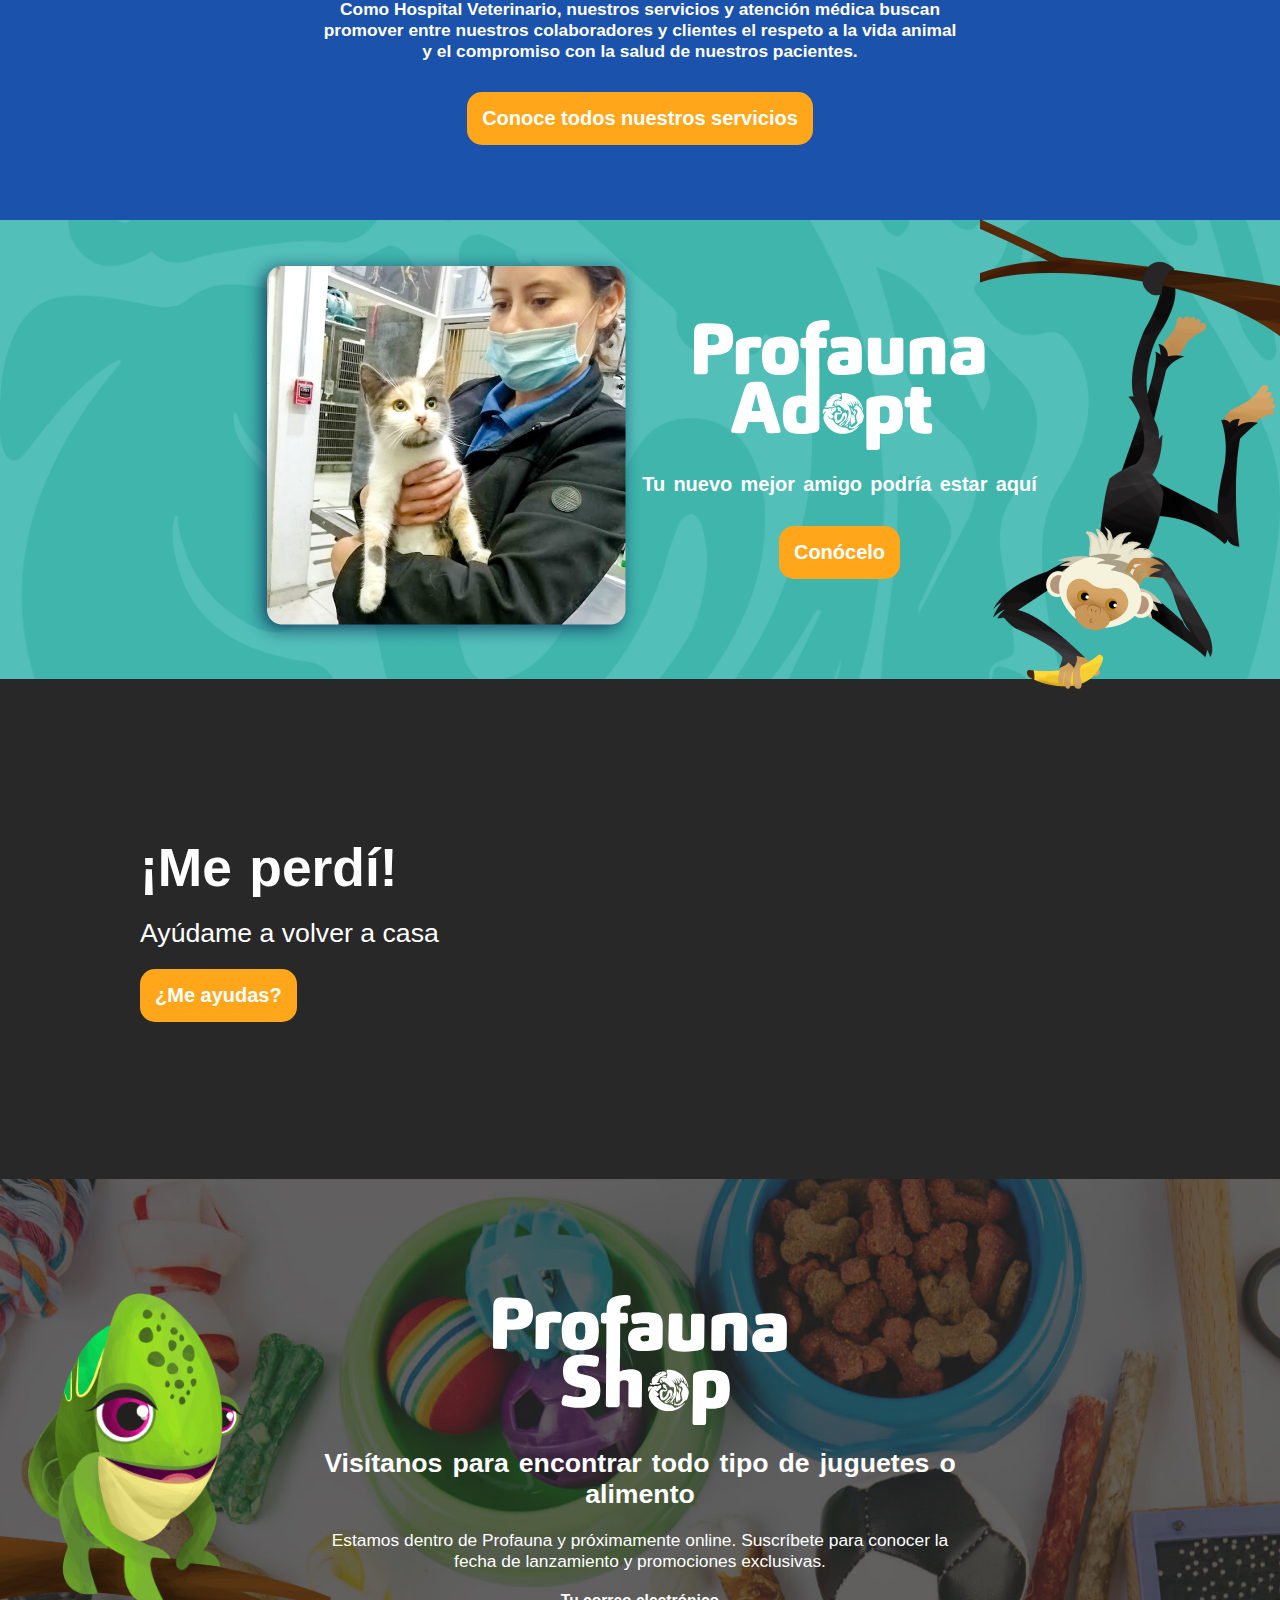
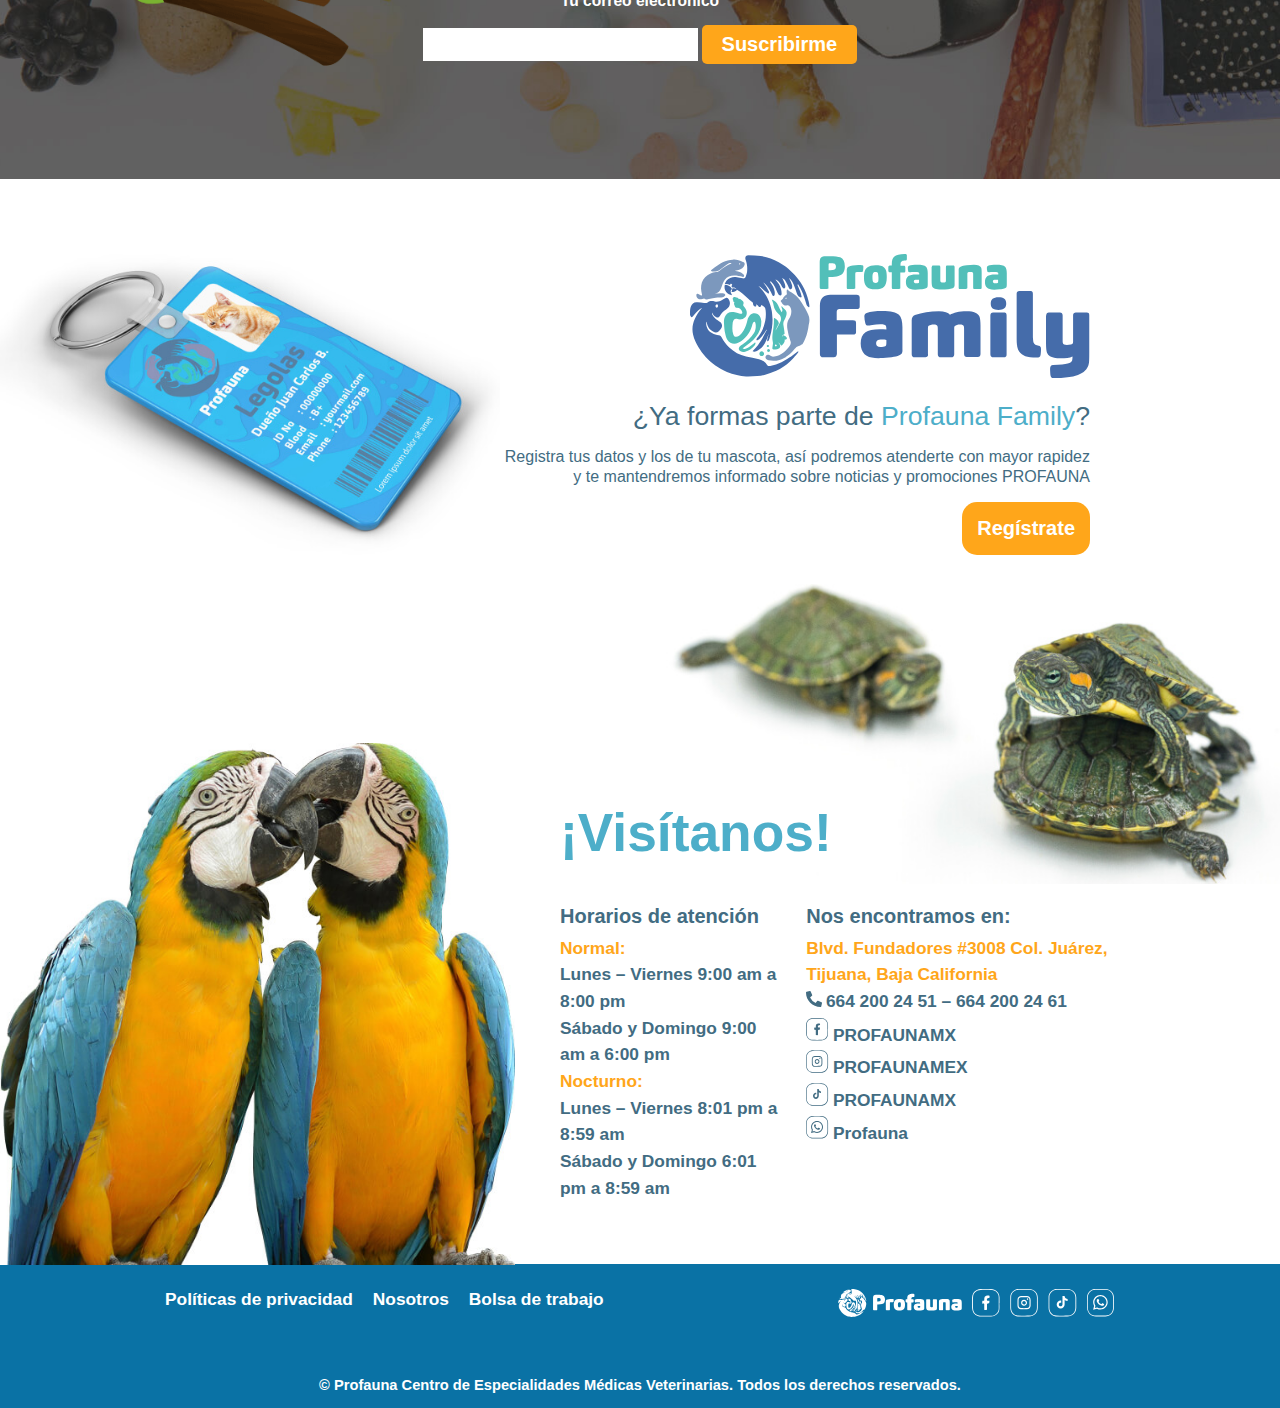
==== commit ab343cbe: "Backup 9/7/23" ====
--- a/pages/index.html
+++ b/pages/index.html
@@ -6,6 +6,8 @@
     <meta name="viewport" content="width=device-width, initial-scale=1.0" />
     <link rel="icon" href="../assets/imgs/logo.webp" />
     <link rel="stylesheet" href="../styles/global.css" />
+    <link rel="stylesheet" href="../styles/header.css" />
+    <link rel="stylesheet" href="../styles/footer.css" />
     <link rel="stylesheet" href="../styles/index.css" />
     <script type="text/javascript" src="../js/index.js" defer></script>
     <script type="text/javascript" src="../js/header.js" defer></script>
@@ -13,7 +15,7 @@
   </head>
   <body>
     <header id="header">
-      <nav>
+      <nav id="nav_landscape">
         <ul class="nav_list">
           <li>
             <a href="./index.html" class="selected">Inicio</a>
@@ -39,10 +41,60 @@
             <a href="./contacto.html" class="noselected">Contacto</a>
           </li>
           <li>
-            <button id="btn_emergency">Emergencias 24/7</button>
+            <div id="btn_emergency">Emergencias 24/7</div>
           </li>
         </ul>
       </nav>
+      <div id="nav_hamburger">
+        <div class="div_ham">
+          <div id="hamburger" onclick="handleHam(true)">
+            <span></span>
+            <span></span>
+            <span></span>
+          </div>
+        </div>
+        <nav id="nav_portrait">
+          <div class="back" onclick="handleHam(false)"></div>
+          <ul id="nav_list">
+            <li>
+              <a href="./index.html" class="selected">Inicio</a>
+            </li>
+            <li>
+              <a href="./nosotros.html" class="noselected">Nosotros</a>
+            </li>
+            <li>
+              <a href="./servicios.html" class="noselected">Servicios</a>
+            </li>
+            <li>
+              <a href="./profauna-adopt.html" class="noselected">
+                Profauna Adopt
+              </a>
+            </li>
+            <li>
+              <a href="./lost-and-found.html" class="noselected"
+                >Lost & Found</a
+              >
+            </li>
+            <li>
+              <a href="./profauna-shop.html" class="noselected"
+                >Profauna Shop</a
+              >
+            </li>
+            <li>
+              <a href="./contacto.html" class="noselected">Contacto</a>
+            </li>
+            <li>
+              <span>Emergencias 24/7</span>
+            </li>
+            <li>
+              <a href="tel:664-200-2451" class="noselected">(664) 200 24 51</a>
+            </li>
+            <li>
+              <a href="tel:664-200-2461" class="noselected">(664) 200 24 61</a>
+            </li>
+          </ul>
+        </nav>
+      </div>
     </header>
     <main id="container">
       <section id="sect_top" class="img_fixed">
--- a/styles/global.css
+++ b/styles/global.css
@@ -1,4 +1,5 @@
 :root {
+  --emergency: #bf0000;
   --indigo: #16609c;
   --steel: #456caa;
   --light-blue: #c3dfe9;
@@ -50,14 +51,6 @@
   transition: 300ms;
 }
 
-header {
-  width: 100%;
-  position: fixed;
-  top: 0;
-  background-image: linear-gradient(rgba(0, 0, 0, 0.8), transparent);
-  z-index: 9;
-}
-
 a {
   text-decoration: none;
   color: #fff;
@@ -78,168 +71,3 @@
   background-repeat: no-repeat;
   background-attachment: fixed;
 }
-
-nav {
-  width: 100%;
-  display: flex;
-  justify-content: center;
-}
-
-.nav_list {
-  margin-top: 25px;
-  width: calc(100% - 100px);
-  max-width: 1200px;
-  display: flex;
-  justify-content: space-around;
-  align-items: center;
-}
-
-.nav_list li,
-#btn_emergency {
-  font-size: 1.3rem;
-  font-weight: 800;
-  list-style: none;
-  cursor: pointer;
-}
-
-.nav_list li {
-  margin: 10px 0 25px 0;
-}
-
-.nav_list li a {
-  transition: 300ms;
-}
-
-.nav_list li a:hover,
-#btn_emergency:hover {
-  color: var(--green);
-}
-
-#btn_emergency {
-  background-color: #bf0000;
-}
-
-.selected {
-  color: var(--green);
-}
-
-.noselected {
-  color: white;
-}
-
-.selected,
-.noselected {
-  text-shadow: 1px 1px 1px #454545;
-}
-
-footer {
-  background-color: #0a72a5;
-  font-weight: bold;
-  display: grid;
-  justify-items: center;
-}
-
-.ft_top {
-  width: 1200px;
-  padding: 25px;
-  margin-bottom: 25px;
-  display: flex;
-  justify-content: space-between;
-}
-
-.ft_top ul {
-  display: flex;
-  cursor: pointer;
-  gap: 20px;
-}
-
-.ft_top li {
-  color: #fff;
-  font-size: 1.3rem;
-  list-style: none;
-  border-bottom: 2px solid transparent;
-  transition: 100ms;
-}
-
-.ft_top li:hover {
-  border-bottom: 2px solid var(--breen);
-}
-
-.ft_top img {
-  height: 35px;
-  padding-bottom: 5px;
-  border-bottom: 2px solid transparent;
-  transition: 100ms;
-}
-
-.ft_top img:hover {
-  border-bottom: 2px solid var(--breen);
-}
-
-.div_media {
-  display: flex;
-  justify-content: center;
-  gap: 10px;
-}
-
-.ft_btm {
-  text-align: center;
-  padding-bottom: 15px;
-  font-size: 1.1rem;
-  color: #fff;
-}
-
-.show_nav_anim {
-  animation: show_nav_anim 300ms both;
-}
-
-.hide_nav_anim {
-  animation: hide_nav_anim 300ms both;
-}
-
-@keyframes show_nav_anim {
-  0% {
-    transform: translateY(-100%);
-  }
-  100% {
-    transform: translateY(0);
-  }
-}
-
-@keyframes hide_nav_anim {
-  0% {
-    transform: translateY(0);
-  }
-  100% {
-    transform: translateY(-100%);
-  }
-}
-
-@media (max-width: 1300px) {
-  .ft_top {
-    width: 1000px;
-  }
-}
-
-@media (max-width: 1100px) {
-  .ft_top {
-    width: 800px;
-  }
-
-  nav {
-    display: none;
-  }
-}
-
-@media (max-width: 900px) {
-  .ft_top {
-    width: 100%;
-    flex-wrap: wrap;
-    flex-direction: column-reverse;
-  }
-
-  .ft_top ul {
-    justify-content: center;
-    flex-wrap: wrap;
-  }
-}
--- a/styles/header.css
+++ b/styles/header.css
@@ -0,0 +1,183 @@
+header {
+  width: 100%;
+  position: fixed;
+  top: 0;
+  z-index: 9;
+}
+
+#nav_landscape {
+  width: 100%;
+  display: flex;
+  justify-content: center;
+  background-image: linear-gradient(rgba(0, 0, 0, 0.8), transparent);
+}
+
+#nav_landscape > #nav_list {
+  margin-top: 25px;
+  width: calc(100% - 100px);
+  max-width: 1200px;
+  display: flex;
+  justify-content: space-around;
+  align-items: center;
+}
+
+#nav_landscape > #nav_list li,
+#nav_landscape > #nav_list li > #btn_emergency {
+  font-size: 1.3rem;
+  font-weight: 800;
+  list-style: none;
+  cursor: pointer;
+}
+
+#nav_landscape > #nav_list li {
+  margin: 10px 0 25px 0;
+}
+
+#nav_landscape > #nav_list li a {
+  transition: 300ms;
+}
+
+#nav_landscape > #nav_list li > #btn_emergency {
+  padding: 15px;
+  color: #fff;
+  background-color: var(--emergency);
+  font-size: 1.5rem;
+  font-weight: bold;
+  border-radius: 15px;
+  border: none;
+  cursor: pointer;
+  white-space: nowrap;
+  transition: 300ms;
+}
+
+#nav_landscape > #nav_list > li > a:hover {
+  color: var(--green);
+}
+
+.selected {
+  color: var(--green);
+}
+
+.noselected {
+  transition: 300ms;
+}
+
+/* - - - - - - - - - - - - - - - - - - - - */
+
+#nav_hamburger > .div_ham {
+  display: flex;
+  justify-content: center;
+}
+
+#nav_hamburger > .div_ham > div {
+  position: fixed;
+  display: grid;
+  justify-items: center;
+  gap: 7px;
+  margin: 25px 0;
+  cursor: pointer;
+}
+
+#nav_hamburger > .div_ham > div > span {
+  height: 5px;
+  width: 35px;
+  background-color: #fff;
+  cursor: pointer;
+  transition: 300ms;
+}
+
+#nav_hamburger > #nav_portrait {
+  height: 100vh;
+  width: 100vw;
+  position: fixed;
+}
+
+#nav_hamburger > #nav_portrait > .back {
+  height: 100%;
+  width: 100%;
+  background-color: rgba(0, 0, 0, 0.5);
+}
+
+#nav_hamburger > #nav_portrait > #nav_list {
+  height: 100vh;
+  position: fixed;
+  top: 0;
+  left: 0;
+  background-color: #fff;
+}
+
+#nav_hamburger > #nav_portrait > #nav_list > li {
+  font-size: 1.3rem;
+  font-weight: 900;
+  border-bottom: 1px solid #cfcfcf;
+  transition: 300ms;
+  cursor: pointer;
+}
+
+#nav_hamburger > #nav_portrait > #nav_list > li:hover {
+  background-color: var(--light-blue);
+}
+
+#nav_hamburger > #nav_portrait > #nav_list > li > a,
+#nav_hamburger > #nav_portrait > #nav_list > li > span {
+  padding: 15px 60px 15px 20px;
+  display: block;
+}
+
+#nav_hamburger > #nav_portrait > #nav_list > li > span {
+  color: #fff;
+  background-color: var(--emergency);
+}
+
+/* - - - - - - - - - - - - - - - - - - - - */
+
+.show_nav_anim {
+  animation: show_nav 300ms both;
+}
+
+.hide_nav_anim {
+  animation: hide_nav 300ms both;
+}
+
+@keyframes show_nav {
+  0% {
+    transform: translateY(-100%);
+  }
+  100% {
+    transform: translateY(0);
+  }
+}
+
+@keyframes hide_nav {
+  0% {
+    transform: translateY(0);
+  }
+  100% {
+    transform: translateY(-100%);
+  }
+}
+
+@media (max-width: 1100px) {
+  #nav_landscape {
+    display: none;
+  }
+
+  .noselected {
+    color: var(--blue);
+  }
+}
+
+@media (min-width: 1101px) {
+  #nav_hamburger {
+    display: none;
+  }
+
+  .noselected {
+    color: white;
+  }
+
+  .selected,
+  .noselected {
+    text-shadow: 1px 1px 1px #454545;
+  }
+}
--- a/styles/footer.css
+++ b/styles/footer.css
@@ -0,0 +1,81 @@
+footer {
+  background-color: #0a72a5;
+  font-weight: bold;
+  display: grid;
+  justify-items: center;
+}
+
+.ft_top {
+  width: 1200px;
+  padding: 25px;
+  margin-bottom: 25px;
+  display: flex;
+  justify-content: space-between;
+}
+
+.ft_top ul {
+  display: flex;
+  cursor: pointer;
+  gap: 20px;
+}
+
+.ft_top li {
+  color: #fff;
+  font-size: 1.3rem;
+  list-style: none;
+  border-bottom: 2px solid transparent;
+  transition: 100ms;
+}
+
+.ft_top li:hover {
+  border-bottom: 2px solid var(--breen);
+}
+
+.ft_top img {
+  height: 35px;
+  padding-bottom: 5px;
+  border-bottom: 2px solid transparent;
+  transition: 100ms;
+}
+
+.ft_top img:hover {
+  border-bottom: 2px solid var(--breen);
+}
+
+.div_media {
+  display: flex;
+  justify-content: center;
+  gap: 10px;
+}
+
+.ft_btm {
+  text-align: center;
+  padding-bottom: 15px;
+  font-size: 1.1rem;
+  color: #fff;
+}
+
+@media (max-width: 1300px) {
+  .ft_top {
+    width: 1000px;
+  }
+}
+
+@media (max-width: 1100px) {
+  .ft_top {
+    width: 800px;
+  }
+}
+
+@media (max-width: 900px) {
+  .ft_top {
+    width: 100%;
+    flex-wrap: wrap;
+    flex-direction: column-reverse;
+  }
+
+  .ft_top ul {
+    justify-content: center;
+    flex-wrap: wrap;
+  }
+}
--- a/styles/index.css
+++ b/styles/index.css
@@ -6,7 +6,7 @@
 }
 
 #sect_top > .div_logo {
-  padding-top: 30%;
+  padding-top: 40vh;
   width: 100%;
   display: flex;
   justify-content: center;
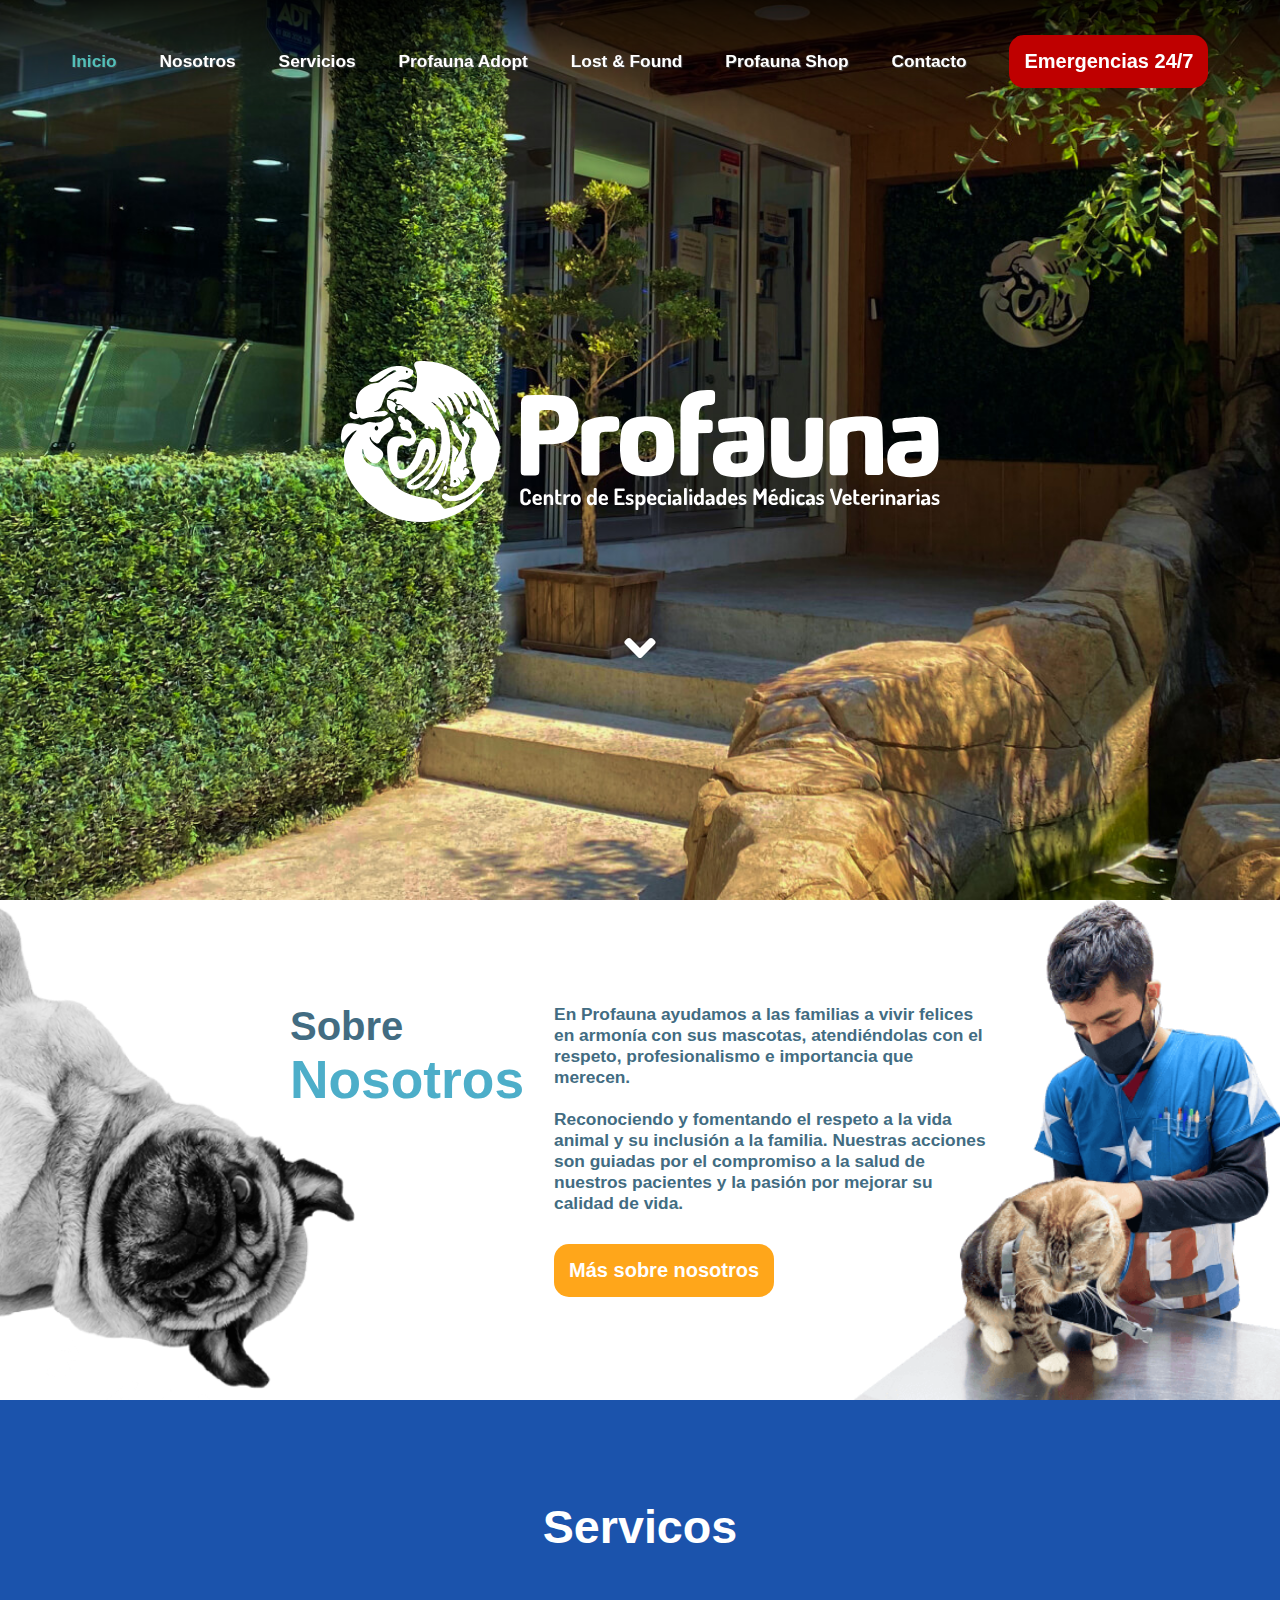
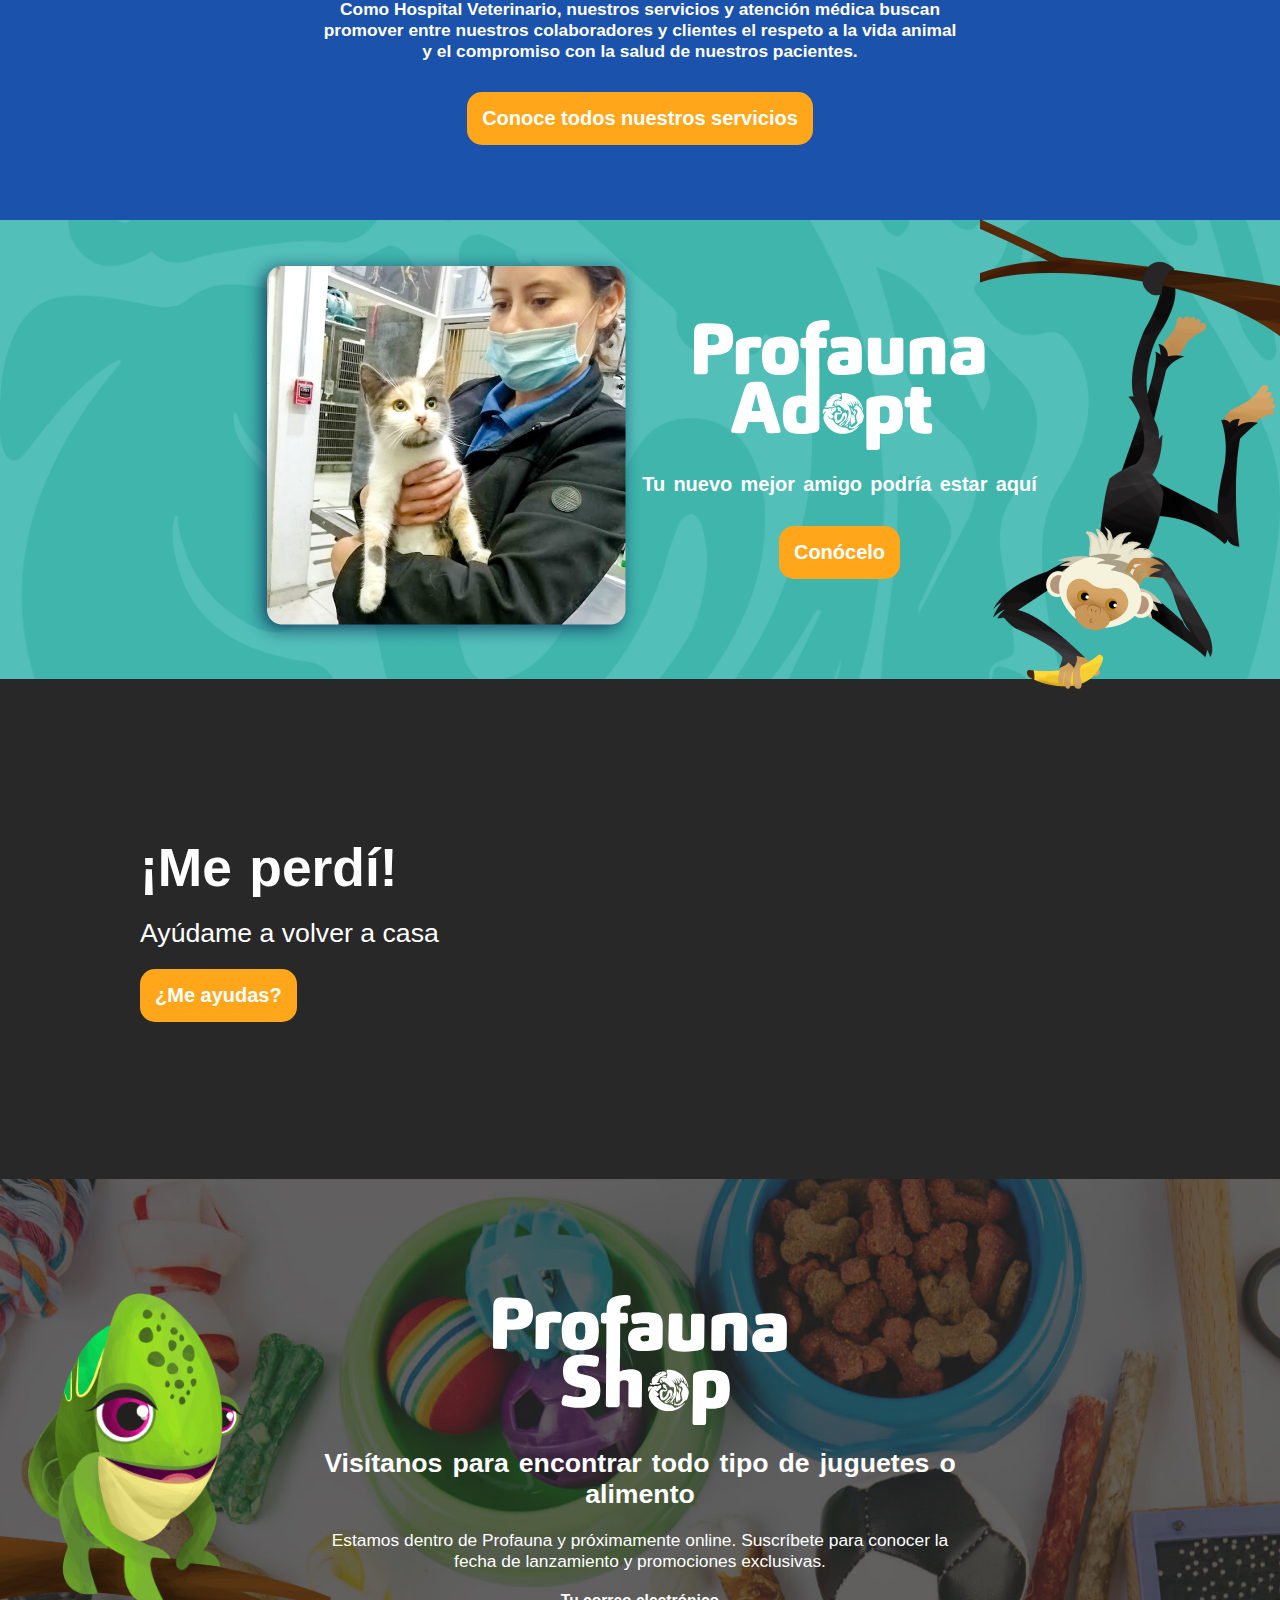
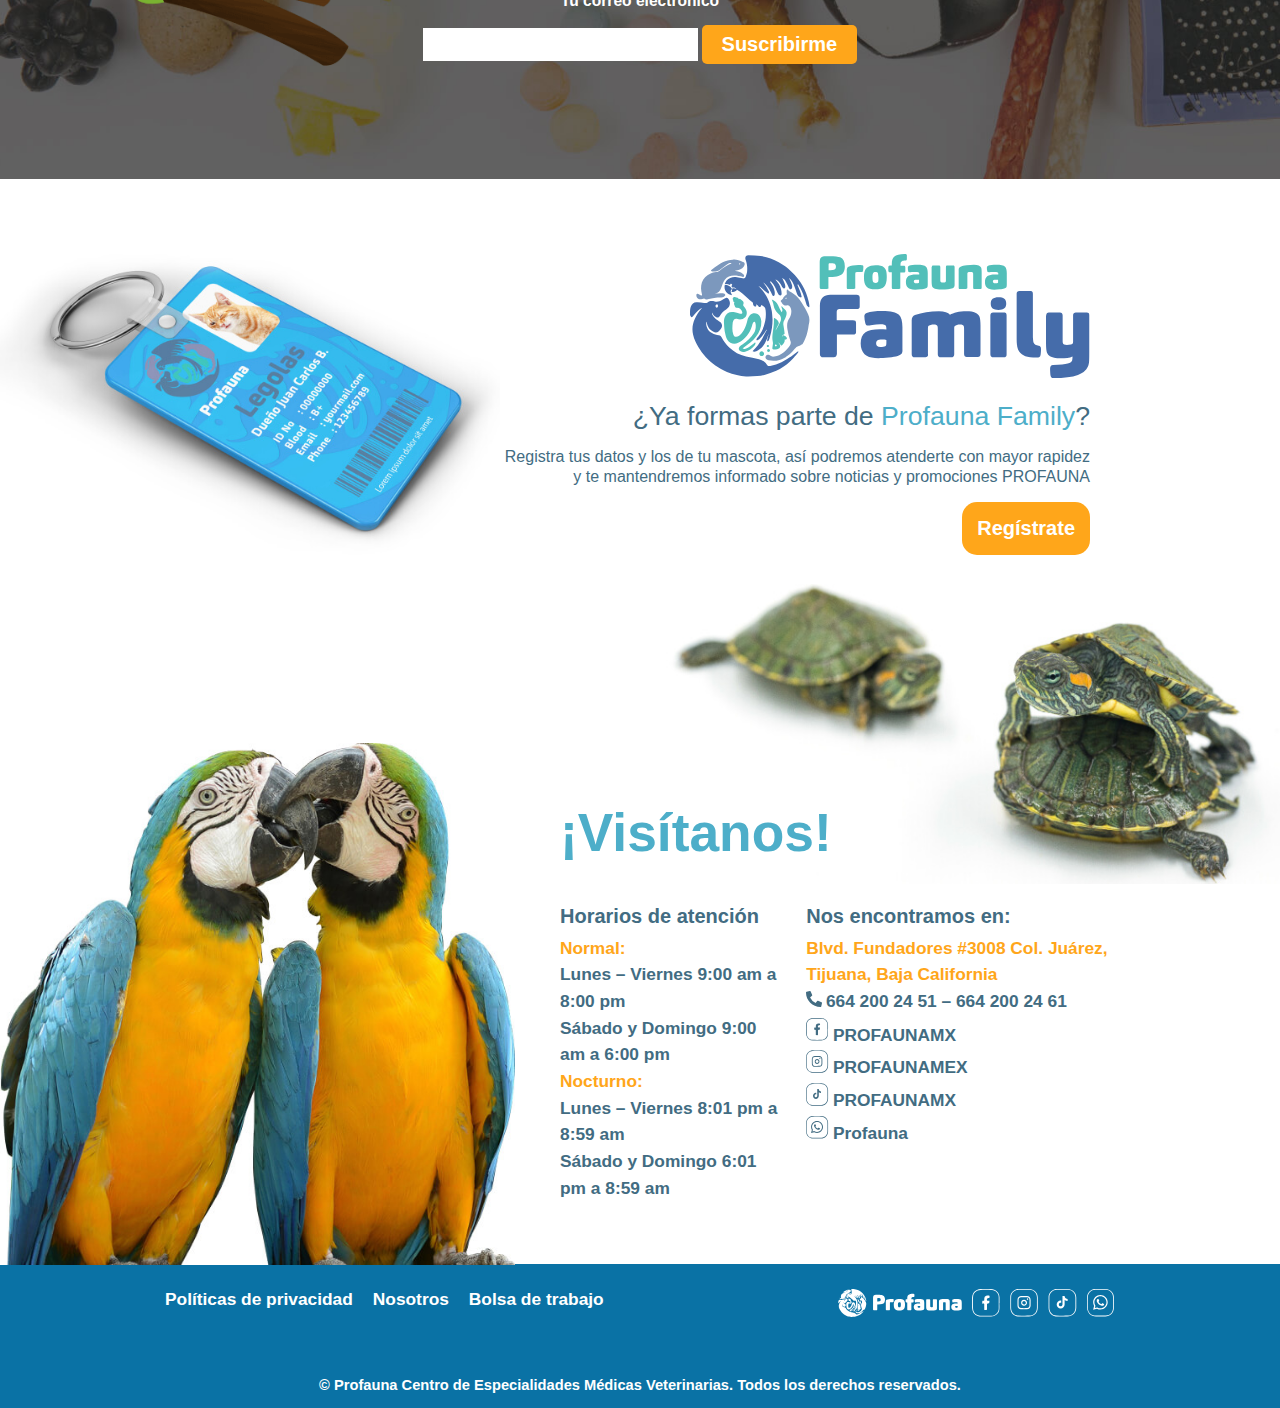
==== commit 0dae872e: "Backup 9/8/23" ====
--- a/pages/index.html
+++ b/pages/index.html
@@ -53,7 +53,7 @@
             <span></span>
           </div>
         </div>
-        <nav id="nav_portrait">
+        <nav id="nav_portrait" style="display: none">
           <div class="back" onclick="handleHam(false)"></div>
           <ul id="nav_list">
             <li>
@@ -97,7 +97,7 @@
       </div>
     </header>
     <main id="container">
-      <section id="sect_top" class="img_fixed">
+      <section id="sect_top">
         <div class="div_logo">
           <img src="../assets/svg/logo-horizontal-1.svg" alt="Profauna logo" />
         </div>
@@ -140,7 +140,7 @@
           </div>
         </div>
       </section>
-      <section id="sect_services" class="img_fixed">
+      <section id="sect_services">
         <h2>Servicos</h2>
         <div class="div_p">
           <p>
@@ -174,7 +174,7 @@
           </div>
         </div>
       </section>
-      <section id="sect_lost" class="img_fixed">
+      <section id="sect_lost">
         <div>
           <h2>¡Me perdí!</h2>
           <p>Ayúdame a volver a casa</p>
--- a/styles/global.css
+++ b/styles/global.css
@@ -64,10 +64,3 @@
   padding: 5px;
   font-size: 1.5rem;
 }
-
-.img_fixed {
-  background-size: cover;
-  background-position: center;
-  background-repeat: no-repeat;
-  background-attachment: fixed;
-}
--- a/styles/header.css
+++ b/styles/header.css
@@ -1,9 +1,24 @@
 header {
+  height: 100px;
   width: 100%;
   position: fixed;
   top: 0;
   z-index: 9;
 }
+
+.show_header {
+  animation: show_header 300ms both;
+}
+
+.hide_header {
+  animation: hide_header 300ms both;
+}
+
+/*
+ - - - - - - - - - - - - - - -
+ - - - - - Landscape - - - - -
+ - - - - - - - - - - - - - - -
+*/
 
 #nav_landscape {
   width: 100%;
@@ -12,7 +27,7 @@
   background-image: linear-gradient(rgba(0, 0, 0, 0.8), transparent);
 }
 
-#nav_landscape > #nav_list {
+#nav_landscape > .nav_list {
   margin-top: 25px;
   width: calc(100% - 100px);
   max-width: 1200px;
@@ -21,23 +36,23 @@
   align-items: center;
 }
 
-#nav_landscape > #nav_list li,
-#nav_landscape > #nav_list li > #btn_emergency {
+#nav_landscape > .nav_list li,
+#nav_landscape > .nav_list li > #btn_emergency {
   font-size: 1.3rem;
   font-weight: 800;
   list-style: none;
   cursor: pointer;
 }
 
-#nav_landscape > #nav_list li {
+#nav_landscape > .nav_list li {
   margin: 10px 0 25px 0;
 }
 
-#nav_landscape > #nav_list li a {
-  transition: 300ms;
-}
-
-#nav_landscape > #nav_list li > #btn_emergency {
+#nav_landscape > .nav_list li a {
+  transition: 300ms;
+}
+
+#nav_landscape > .nav_list li > #btn_emergency {
   padding: 15px;
   color: #fff;
   background-color: var(--emergency);
@@ -50,7 +65,7 @@
   transition: 300ms;
 }
 
-#nav_landscape > #nav_list > li > a:hover {
+#nav_landscape > .nav_list > li > a:hover {
   color: var(--green);
 }
 
@@ -62,7 +77,11 @@
   transition: 300ms;
 }
 
-/* - - - - - - - - - - - - - - - - - - - - */
+/*
+ - - - - - - - - - - - - - - -
+ - - - - - Portrait  - - - - -
+ - - - - - - - - - - - - - - -
+*/
 
 #nav_hamburger > .div_ham {
   display: flex;
@@ -70,18 +89,22 @@
 }
 
 #nav_hamburger > .div_ham > div {
+  padding: 10px;
   position: fixed;
   display: grid;
   justify-items: center;
-  gap: 7px;
+  gap: 6px;
   margin: 25px 0;
   cursor: pointer;
+  background-color: rgba(255, 255, 255, 0.5);
+  border-radius: 100%;
+  box-shadow: 2px 2px 4px rgba(0, 0, 0, 0.3);
 }
 
 #nav_hamburger > .div_ham > div > span {
   height: 5px;
-  width: 35px;
-  background-color: #fff;
+  width: 30px;
+  background-color: var(--yellow);
   cursor: pointer;
   transition: 300ms;
 }
@@ -96,6 +119,7 @@
   height: 100%;
   width: 100%;
   background-color: rgba(0, 0, 0, 0.5);
+  transition: 300ms;
 }
 
 #nav_hamburger > #nav_portrait > #nav_list {
@@ -110,7 +134,6 @@
   font-size: 1.3rem;
   font-weight: 900;
   border-bottom: 1px solid #cfcfcf;
-  transition: 300ms;
   cursor: pointer;
 }
 
@@ -129,35 +152,77 @@
   background-color: var(--emergency);
 }
 
-/* - - - - - - - - - - - - - - - - - - - - */
-
-.show_nav_anim {
+.show_nav {
   animation: show_nav 300ms both;
 }
 
-.hide_nav_anim {
+.hide_nav {
   animation: hide_nav 300ms both;
 }
 
+/*
+ - - - - - - - - - - - - - - -
+ - - - - - Keyframes - - - - -
+ - - - - - - - - - - - - - - -
+*/
+
+@keyframes show_header {
+  0% {
+    transform: translateY(-100%);
+  }
+  100% {
+    transform: translateY(0);
+  }
+}
+
+@keyframes hide_header {
+  0% {
+    transform: translateY(0);
+  }
+  100% {
+    transform: translateY(-100%);
+  }
+}
+
 @keyframes show_nav {
   0% {
-    transform: translateY(-100%);
-  }
-  100% {
-    transform: translateY(0);
+    transform: translateX(-100%);
+  }
+  100% {
+    transform: translateX(0);
   }
 }
 
 @keyframes hide_nav {
   0% {
-    transform: translateY(0);
-  }
-  100% {
-    transform: translateY(-100%);
-  }
-}
-
-@media (max-width: 1100px) {
+    transform: translateX(0);
+  }
+  100% {
+    transform: translateX(-100%);
+  }
+}
+
+/*
+ - - - - - - - - - - - - - - -
+ - - - - - Media Query - - - -
+ - - - - - - - - - - - - - - -
+*/
+
+@media (max-width: 1150px) {
+  #nav_landscape > .nav_list li,
+  #nav_landscape > .nav_list li > #btn_emergency {
+    font-size: 1.2rem;
+  }
+}
+
+@media (max-width: 1050px) {
+  #nav_landscape > .nav_list li,
+  #nav_landscape > .nav_list li > #btn_emergency {
+    font-size: 1.1rem;
+  }
+}
+
+@media (max-width: 950px) {
   #nav_landscape {
     display: none;
   }
@@ -167,7 +232,7 @@
   }
 }
 
-@media (min-width: 1101px) {
+@media (min-width: 951px) {
   #nav_hamburger {
     display: none;
   }
--- a/styles/index.css
+++ b/styles/index.css
@@ -1,3 +1,12 @@
+#sect_top,
+#sect_services,
+#sect_lost {
+  background-size: cover;
+  background-position: center;
+  background-repeat: no-repeat;
+  background-attachment: fixed;
+}
+
 #sect_top {
   width: 100%;
   height: 100vh;
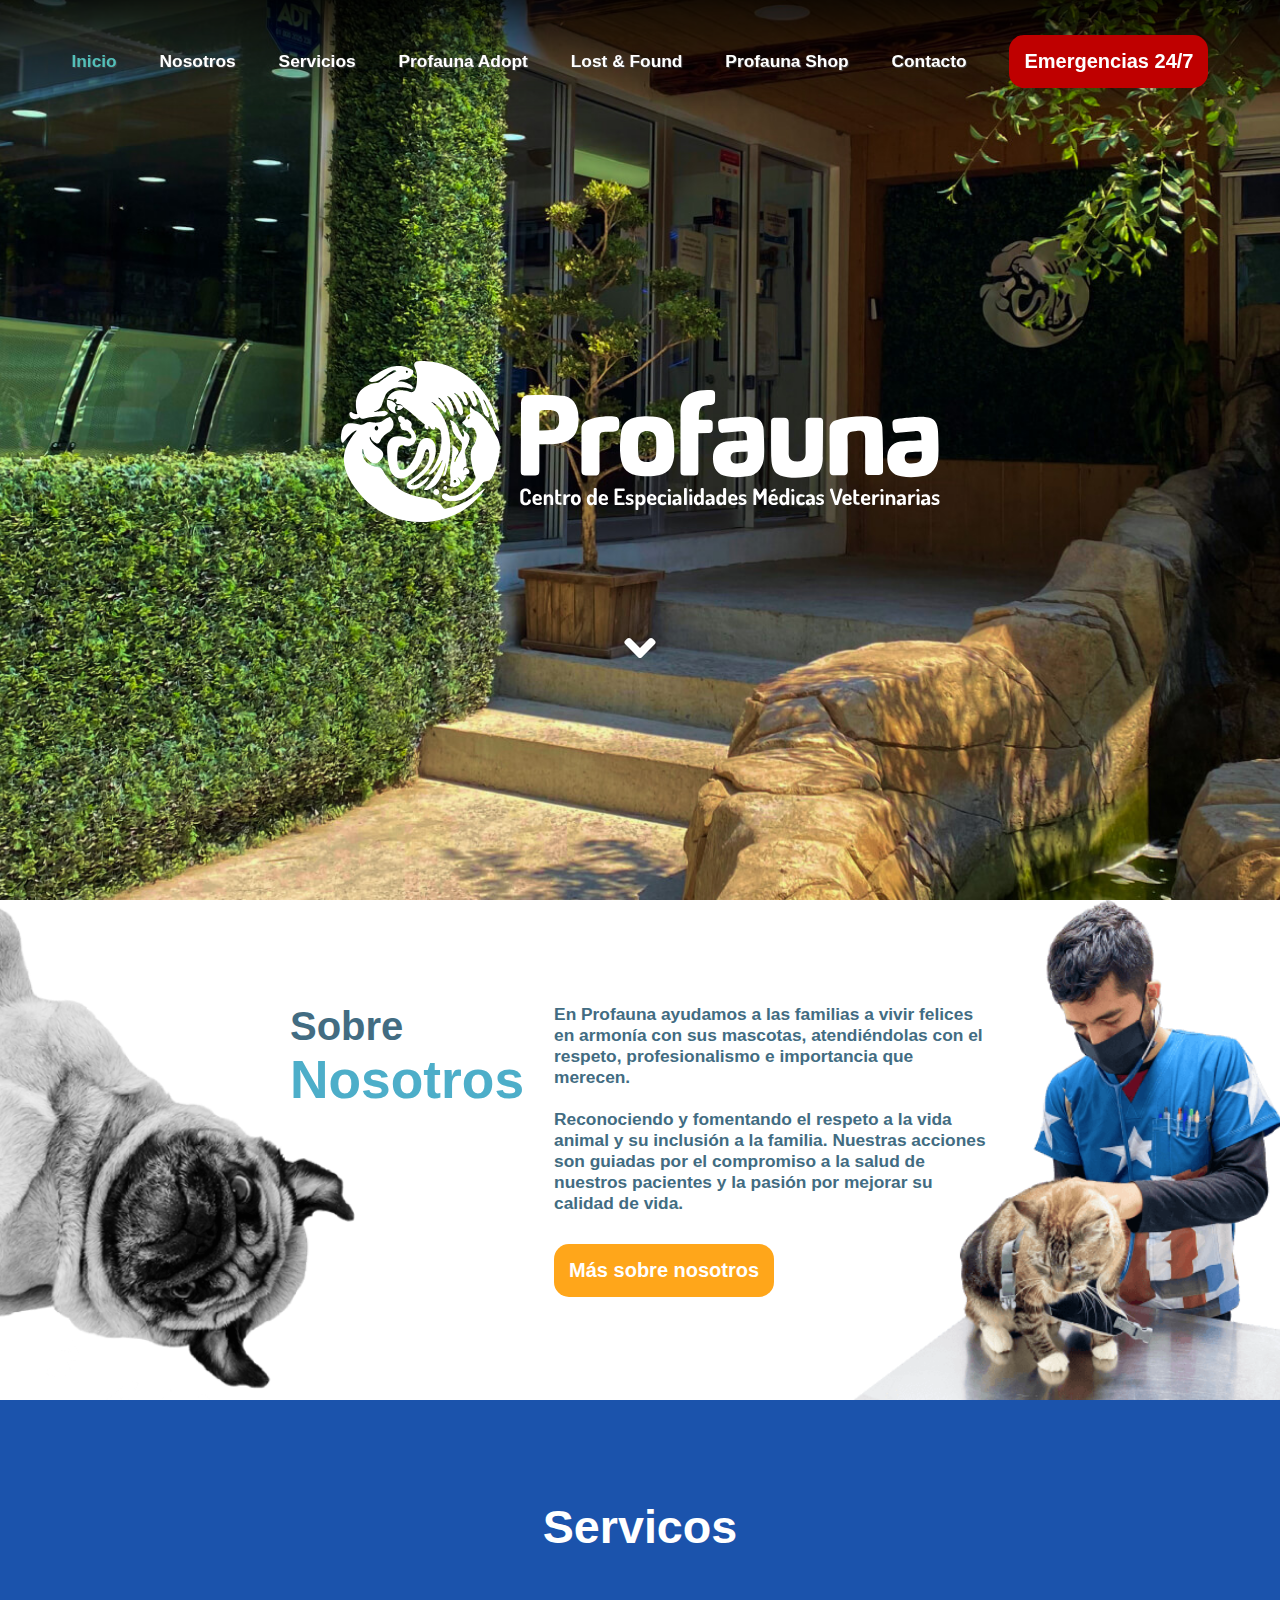
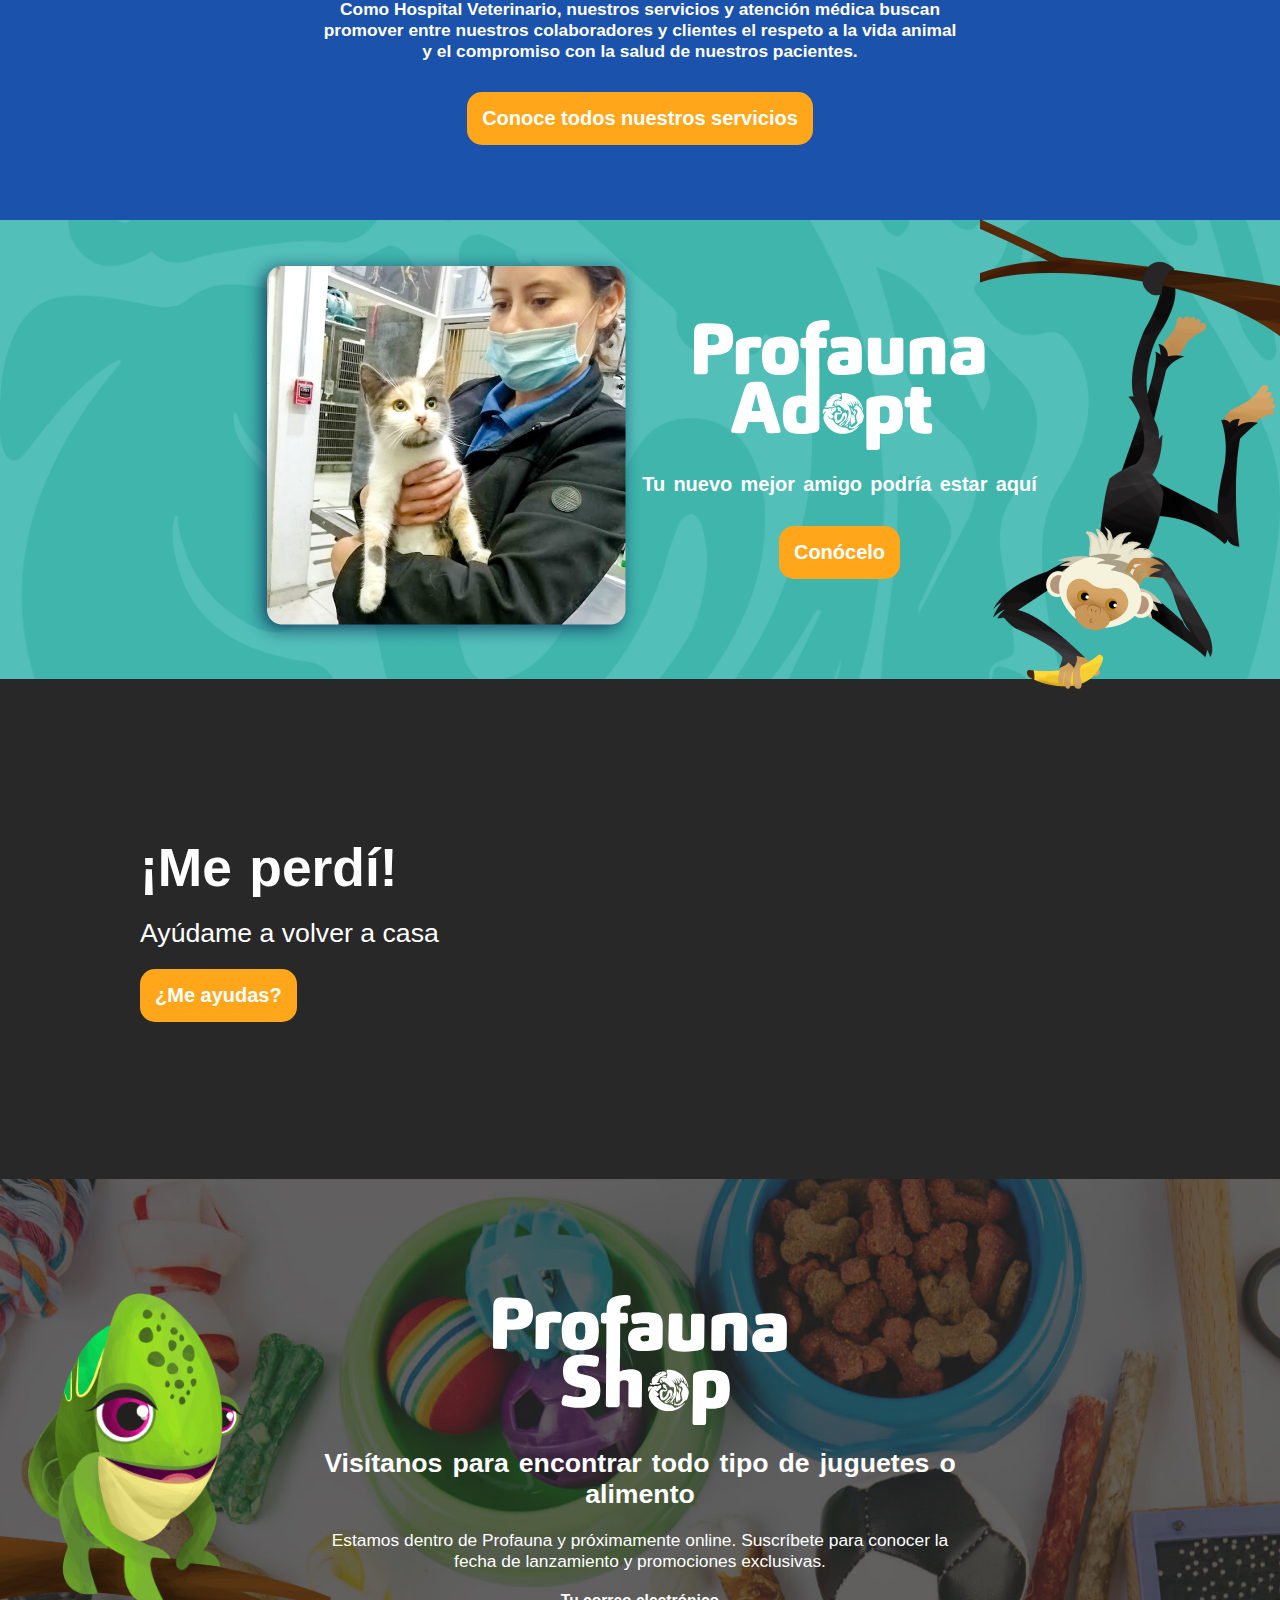
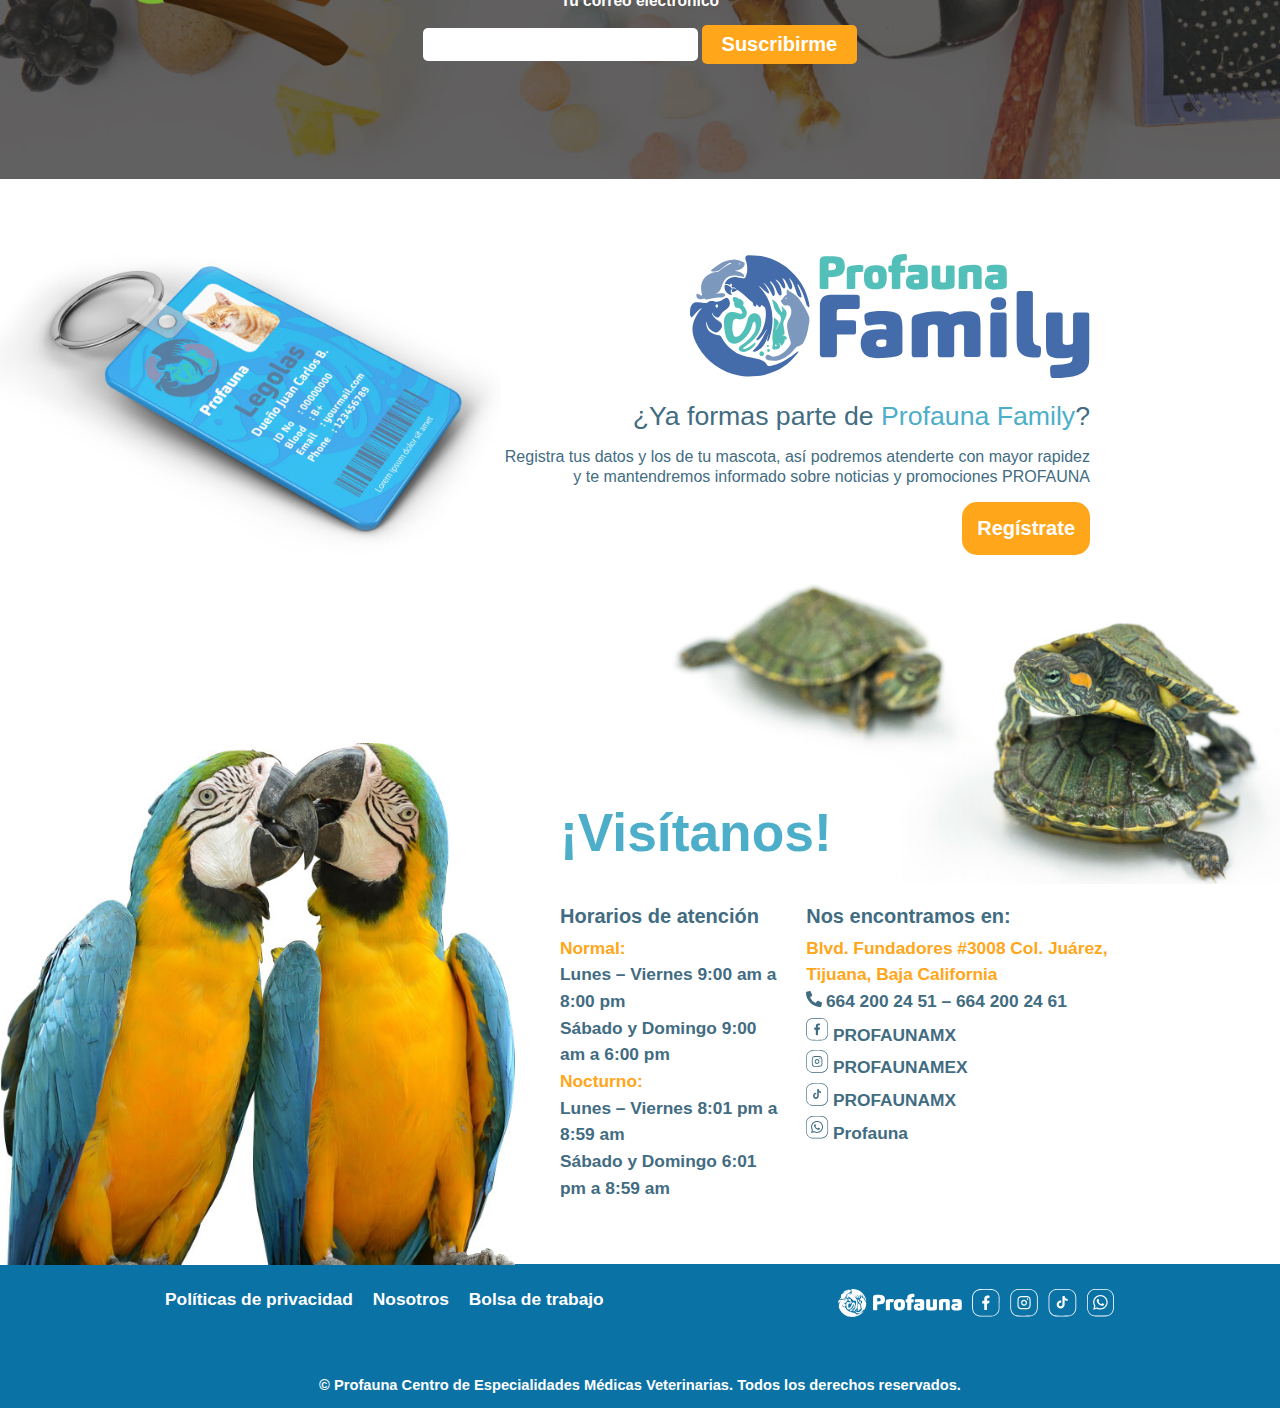
==== commit b7cd69b9: "Backup 9/20/23" ====
--- a/pages/index.html
+++ b/pages/index.html
@@ -11,6 +11,7 @@
     <link rel="stylesheet" href="../styles/index.css" />
     <script type="text/javascript" src="../js/index.js" defer></script>
     <script type="text/javascript" src="../js/header.js" defer></script>
+    <script type="module" async src="../js/index_module.js"></script>
     <title>Profauna Hospital Veterinario en Tijuana</title>
   </head>
   <body>
@@ -27,9 +28,7 @@
             <a href="./servicios.html" class="noselected">Servicios</a>
           </li>
           <li>
-            <a href="./profauna-adopt.html" class="noselected">
-              Profauna Adopt
-            </a>
+            <a href="./profauna-adopt" class="noselected"> Profauna Adopt </a>
           </li>
           <li>
             <a href="./lost-and-found.html" class="noselected">Lost & Found</a>
@@ -66,9 +65,7 @@
               <a href="./servicios.html" class="noselected">Servicios</a>
             </li>
             <li>
-              <a href="./profauna-adopt.html" class="noselected">
-                Profauna Adopt
-              </a>
+              <a href="./profauna-adopt" class="noselected"> Profauna Adopt </a>
             </li>
             <li>
               <a href="./lost-and-found.html" class="noselected"
@@ -96,7 +93,7 @@
         </nav>
       </div>
     </header>
-    <main id="container">
+    <main>
       <section id="sect_top">
         <div class="div_logo">
           <img src="../assets/svg/logo-horizontal-1.svg" alt="Profauna logo" />
@@ -166,7 +163,7 @@
                 alt="Profauna Adopt"
               />
               <h2>Tu nuevo mejor amigo podría estar aquí</h2>
-              <button onclick="goTo('profauna-adopt.html')">Conócelo</button>
+              <button onclick="goTo('profauna-adopt')">Conócelo</button>
             </div>
           </div>
           <div class="right">
@@ -354,28 +351,18 @@
         <div>
           <ul>
             <li>
-              <a
-                href="https://profauna.com.mx/en/privacy-policy/"
-                target="_blank"
-                >Políticas de privacidad</a
-              >
-            </li>
-            <li>
-              <a href="https://profauna.com.mx/nosotros/" target="_blank"
-                >Nosotros</a
-              >
-            </li>
-            <li>
-              <a
-                href="https://profauna.com.mx/bolsa-de-trabajo/"
-                target="_blank"
-                >Bolsa de trabajo</a
-              >
+              <a href="politicas-privacidad.html">Políticas de privacidad</a>
+            </li>
+            <li>
+              <a href="nosotros.html">Nosotros</a>
+            </li>
+            <li>
+              <a href="bolsa-de-trabajo.html">Bolsa de trabajo</a>
             </li>
           </ul>
         </div>
         <div class="div_media">
-          <a href="https://profauna.com.mx/" target="_blank">
+          <a href="index.html">
             <img src="../assets/svg/logo-blanco-clean.svg" alt="Profauna" />
           </a>
           <a href="https://www.facebook.com/profaunamx/" target="_blank">
--- a/styles/global.css
+++ b/styles/global.css
@@ -4,6 +4,7 @@
   --steel: #456caa;
   --light-blue: #c3dfe9;
   --blue: #426c82;
+  --grue: #2cc6d2;
   --green: #52bfb9;
   --breen: #4daec9;
   --yellow: #ffa61a;
@@ -48,7 +49,7 @@
   border: none;
   cursor: pointer;
   white-space: nowrap;
-  transition: 300ms;
+  transition: background-color 300ms;
 }
 
 a {
@@ -63,4 +64,5 @@
   border: none;
   padding: 5px;
   font-size: 1.5rem;
+  border-radius: 5px;
 }
--- a/styles/header.css
+++ b/styles/header.css
@@ -6,12 +6,12 @@
   z-index: 9;
 }
 
-.show_header {
-  animation: show_header 300ms both;
-}
-
-.hide_header {
-  animation: hide_header 300ms both;
+.show_nav_landscape {
+  animation: show_nav_landscape 300ms both;
+}
+
+.hide_nav_landscape {
+  animation: hide_nav_landscape 300ms both;
 }
 
 /*
@@ -46,10 +46,6 @@
 
 #nav_landscape > .nav_list li {
   margin: 10px 0 25px 0;
-}
-
-#nav_landscape > .nav_list li a {
-  transition: 300ms;
 }
 
 #nav_landscape > .nav_list li > #btn_emergency {
@@ -62,19 +58,39 @@
   border: none;
   cursor: pointer;
   white-space: nowrap;
-  transition: 300ms;
-}
-
-#nav_landscape > .nav_list > li > a:hover {
+  transition: color 300ms;
+}
+
+#nav_landscape > .nav_list > li > a:hover,
+#nav_landscape > .nav_list li > #btn_emergency:hover {
   color: var(--green);
 }
 
-.selected {
+#nav_landscape .selected {
   color: var(--green);
 }
 
-.noselected {
-  transition: 300ms;
+#nav_landscape .noselected {
+  color: #fff;
+}
+
+#nav_landscape .noselected,
+#nav_landscape .selected {
+  text-shadow: 1px 1px 1px #454545;
+  transition: color 300ms;
+}
+
+#nav_landscape .noselected,
+#nav_portrait .noselected {
+  transition: color 300ms;
+}
+
+#nav_portrait .selected {
+  color: var(--green);
+}
+
+#nav_portrait .noselected {
+  color: var(--blue);
 }
 
 /*
@@ -96,7 +112,8 @@
   gap: 6px;
   margin: 25px 0;
   cursor: pointer;
-  background-color: rgba(255, 255, 255, 0.5);
+  background-color: rgba(0, 0, 0, 0.1);
+  backdrop-filter: blur(100px);
   border-radius: 100%;
   box-shadow: 2px 2px 4px rgba(0, 0, 0, 0.3);
 }
@@ -106,20 +123,22 @@
   width: 30px;
   background-color: var(--yellow);
   cursor: pointer;
-  transition: 300ms;
+  transition: transform 300ms;
 }
 
 #nav_hamburger > #nav_portrait {
   height: 100vh;
   width: 100vw;
   position: fixed;
+  display: block;
 }
 
 #nav_hamburger > #nav_portrait > .back {
   height: 100%;
   width: 100%;
   background-color: rgba(0, 0, 0, 0.5);
-  transition: 300ms;
+  backdrop-filter: blur(3px);
+  transition: opacity 300ms;
 }
 
 #nav_hamburger > #nav_portrait > #nav_list {
@@ -152,6 +171,14 @@
   background-color: var(--emergency);
 }
 
+.show_hamburger {
+  animation: show_hamburger 300ms both;
+}
+
+.hide_hamburger {
+  animation: hide_hamburger 300ms both;
+}
+
 .show_nav {
   animation: show_nav 300ms both;
 }
@@ -166,21 +193,43 @@
  - - - - - - - - - - - - - - -
 */
 
-@keyframes show_header {
+@keyframes show_nav_landscape {
   0% {
     transform: translateY(-100%);
   }
-  100% {
-    transform: translateY(0);
-  }
-}
-
-@keyframes hide_header {
-  0% {
-    transform: translateY(0);
-  }
+
+  100% {
+    transform: translateY(0);
+  }
+}
+
+@keyframes hide_nav_landscape {
+  0% {
+    transform: translateY(0);
+  }
+
   100% {
     transform: translateY(-100%);
+  }
+}
+
+@keyframes show_hamburger {
+  0% {
+    transform: translateY(-200%);
+  }
+
+  100% {
+    transform: translateY(0);
+  }
+}
+
+@keyframes hide_hamburger {
+  0% {
+    transform: translateY(0);
+  }
+
+  100% {
+    transform: translateY(-200%);
   }
 }
 
@@ -226,23 +275,10 @@
   #nav_landscape {
     display: none;
   }
-
-  .noselected {
-    color: var(--blue);
-  }
 }
 
 @media (min-width: 951px) {
   #nav_hamburger {
     display: none;
   }
-
-  .noselected {
-    color: white;
-  }
-
-  .selected,
-  .noselected {
-    text-shadow: 1px 1px 1px #454545;
-  }
-}
+}
--- a/styles/footer.css
+++ b/styles/footer.css
@@ -24,7 +24,7 @@
   font-size: 1.3rem;
   list-style: none;
   border-bottom: 2px solid transparent;
-  transition: 100ms;
+  transition: border 100ms;
 }
 
 .ft_top li:hover {
@@ -35,7 +35,7 @@
   height: 35px;
   padding-bottom: 5px;
   border-bottom: 2px solid transparent;
-  transition: 100ms;
+  transition: border 100ms;
 }
 
 .ft_top img:hover {
--- a/styles/index.css
+++ b/styles/index.css
@@ -213,6 +213,7 @@
   justify-content: center;
   align-items: center;
   height: 600px;
+  background-color: #606060;
   background-image: url("../assets/imgs/bg_shophome.jpg");
   background-size: cover;
   background-repeat: no-repeat;
@@ -662,3 +663,9 @@
     grid-template-columns: 1fr;
   }
 }
+
+@media (max-width: 450px) {
+  #sect_top > .div_logo > img {
+    width: 320px;
+  }
+}
